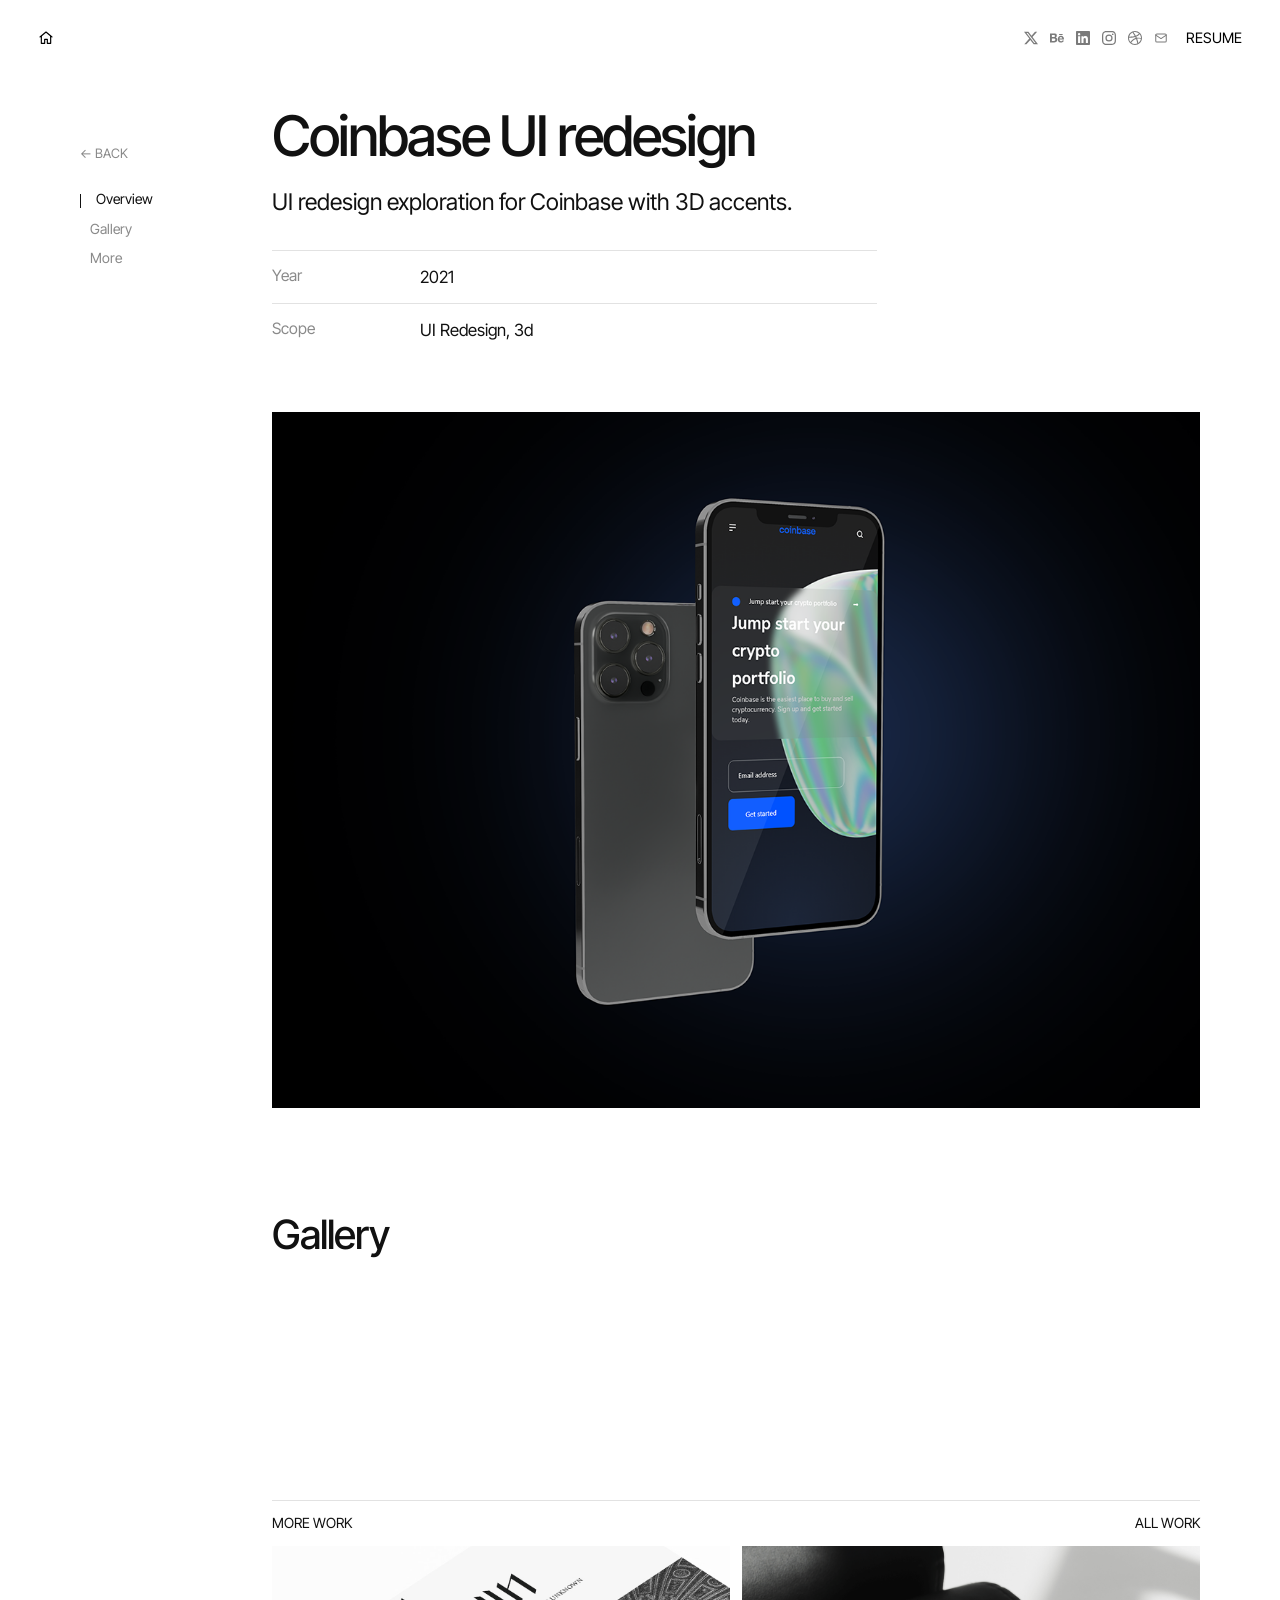
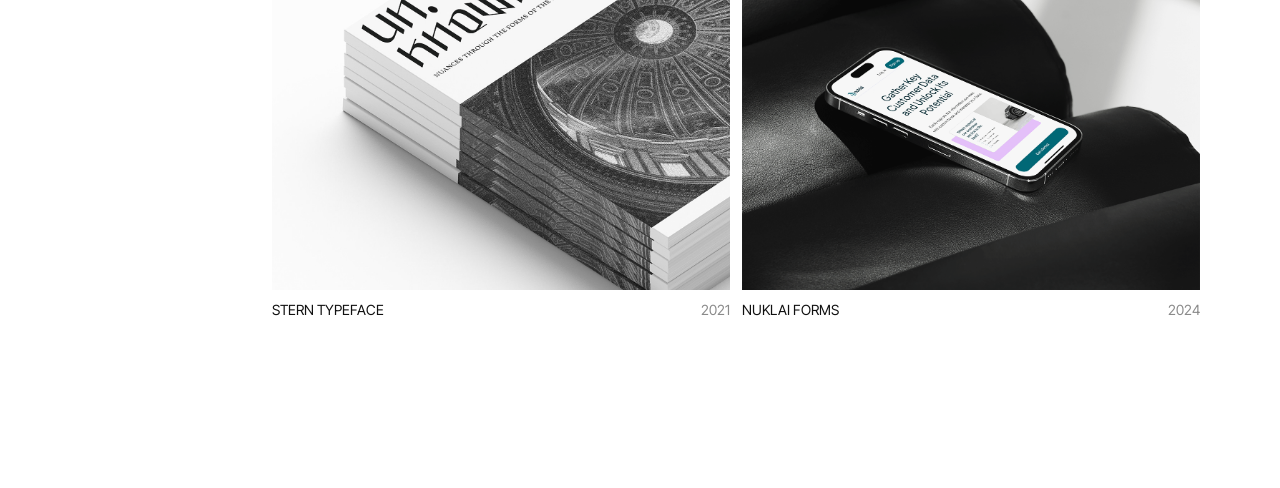
==== coinbase-ui-redesign/index.html @ 468b904b "Slow mobile carousel slides with a softer ease-in-out. Co-authored-by: Cursor <cursoragent@cursor.co" ====
<!DOCTYPE html>
<html lang="en">
<head>
<meta charset="utf-8">
<meta name="viewport" content="width=device-width, initial-scale=1, viewport-fit=cover">
<title>Coinbase UI redesign – Svetla Bardarova</title>
<meta name="description" content="UI redesign exploration for Coinbase with 3D accents.">
<meta property="og:title" content="Coinbase UI redesign">
<meta property="og:description" content="UI redesign exploration for Coinbase with 3D accents.">
<meta property="og:image" content="https://svetla-brd.github.io/svetlabardarova.github.io/assets/covers/coinbase-ui-redesign.png">
<meta property="og:url" content="https://svetla-brd.github.io/svetlabardarova.github.io/coinbase-ui-redesign/">
<meta property="og:type" content="article">
<meta name="twitter:card" content="summary_large_image">
<link rel="canonical" href="https://svetla-brd.github.io/svetlabardarova.github.io/coinbase-ui-redesign/">
<link rel="preconnect" href="https://fonts.googleapis.com">
<link rel="preconnect" href="https://fonts.gstatic.com" crossorigin>
<link href="https://fonts.googleapis.com/css2?family=Inter+Tight:wght@400;500&display=swap" rel="stylesheet">
<link rel="stylesheet" href="https://cdn.jsdelivr.net/npm/lenis@1.3.11/dist/lenis.css">
<link rel="stylesheet" href="../site.css?v=carousel-ease-31">
</head>
<body class="case-open">
<nav class="case-nav" id="case-nav" aria-label="Case study">
  <a class="home case-nav-blend" href="../" aria-label="Home">
    <svg viewBox="0 0 24 24" aria-hidden="true"><path d="M3 10.5 12 3l9 7.5"/><path d="M5 9.5V20h5v-6h4v6h5V9.5"/></svg>
  </a>
  <div class="case-nav-end">
    <nav class="socials case-nav-blend" aria-label="Elsewhere">
      <a href="https://x.com/" rel="noopener" aria-label="X"><svg viewBox="0 0 24 24" aria-hidden="true"><path d="M18.901 1.153h3.68l-8.04 9.19L24 22.846h-7.406l-5.8-7.584-6.638 7.584H.474l8.6-9.83L0 1.154h7.594l5.243 6.932ZM17.61 20.644h2.039L6.486 3.24H4.298Z"/></svg></a>
      <a href="https://www.behance.net/" rel="noopener" aria-label="Behance"><svg viewBox="0 0 24 24" aria-hidden="true"><path d="M16.969 16.927a2.56 2.56 0 0 0 1.901.677 2.5 2.5 0 0 0 1.531-.475c.362-.235.636-.584.779-.99h2.585a5.1 5.1 0 0 1-1.9 2.896 5.3 5.3 0 0 1-3.091.88 5.8 5.8 0 0 1-2.284-.433 4.9 4.9 0 0 1-1.723-1.211 5.7 5.7 0 0 1-1.08-1.874 7 7 0 0 1-.383-2.393c-.005-.8.129-1.595.396-2.349a5.31 5.31 0 0 1 5.088-3.604 4.9 4.9 0 0 1 2.376.563c.661.362 1.231.87 1.668 1.485a6.2 6.2 0 0 1 .943 2.133c.194.821.263 1.666.205 2.508h-7.699c-.063.79.184 1.574.688 2.187M6.947 4.084a8 8 0 0 1 1.928.198 4.3 4.3 0 0 1 1.49.638c.418.303.748.711.958 1.182.241.579.357 1.203.341 1.83a3.5 3.5 0 0 1-.506 1.961 3.7 3.7 0 0 1-1.503 1.287 3.6 3.6 0 0 1 2.027 1.437c.464.747.697 1.615.67 2.494a4.6 4.6 0 0 1-.423 2.032 3.95 3.95 0 0 1-1.163 1.413 5.1 5.1 0 0 1-1.683.807 7 7 0 0 1-1.928.259H0V4.084zm-.235 12.9q.464.006.916-.099a2.2 2.2 0 0 0 .766-.332c.228-.158.411-.371.534-.619.142-.317.208-.663.191-1.009a2.08 2.08 0 0 0-.642-1.715 2.62 2.62 0 0 0-1.696-.505h-3.54v4.279zm13.635-5.967a2.13 2.13 0 0 0-1.654-.619 2.34 2.34 0 0 0-1.163.259 2.5 2.5 0 0 0-.738.62 2.4 2.4 0 0 0-.396.792q-.111.36-.137.734h4.769a3.24 3.24 0 0 0-.679-1.785zm-13.813-.648a2.25 2.25 0 0 0 1.423-.433c.399-.355.607-.88.56-1.413a1.9 1.9 0 0 0-.178-.891 1.3 1.3 0 0 0-.495-.533 1.85 1.85 0 0 0-.711-.274 4 4 0 0 0-.835-.073H3.241v3.631h3.293zM21.62 5.122h-5.976v1.527h5.976z"/></svg></a>
      <a href="https://www.linkedin.com/" rel="noopener" aria-label="LinkedIn"><svg viewBox="0 0 24 24" aria-hidden="true"><path d="M20.447 20.452h-3.554v-5.569c0-1.328-.027-3.037-1.852-3.037-1.853 0-2.136 1.445-2.136 2.939v5.667H9.351V9h3.414v1.561h.046c.477-.9 1.637-1.85 3.37-1.85 3.601 0 4.267 2.37 4.267 5.455v6.286zM5.337 7.433a2.06 2.06 0 0 1-2.063-2.065 2.064 2.064 0 1 1 2.063 2.065m1.782 13.019H3.555V9h3.564zM22.225 0H1.771C.792 0 0 .774 0 1.729v20.542C0 23.227.792 24 1.771 24h20.451C23.2 24 24 23.227 24 22.271V1.729C24 .774 23.2 0 22.222 0z"/></svg></a>
      <a href="https://www.instagram.com/" rel="noopener" aria-label="Instagram"><svg viewBox="0 0 24 24" aria-hidden="true"><path d="M7.03.084c-1.277.06-2.149.264-2.91.563a5.9 5.9 0 0 0-2.124 1.388 5.9 5.9 0 0 0-1.38 2.127C.321 4.926.12 5.8.064 7.076s-.069 1.688-.063 4.947.021 3.667.083 4.947c.061 1.277.264 2.149.563 2.911.308.789.72 1.457 1.388 2.123a5.9 5.9 0 0 0 2.129 1.38c.763.295 1.636.496 2.913.552 1.278.056 1.689.069 4.947.063s3.668-.021 4.947-.082c1.28-.06 2.147-.265 2.91-.563a5.9 5.9 0 0 0 2.123-1.388 5.9 5.9 0 0 0 1.38-2.129c.295-.763.496-1.636.551-2.912.056-1.28.07-1.69.063-4.948-.006-3.258-.02-3.667-.081-4.947-.06-1.28-.264-2.148-.564-2.911a5.9 5.9 0 0 0-1.387-2.123 5.9 5.9 0 0 0-2.128-1.38c-.764-.294-1.636-.496-2.914-.55C15.647.009 15.236-.006 11.977 0S8.31.021 7.03.084m.14 21.693c-1.17-.05-1.805-.245-2.228-.408a3.7 3.7 0 0 1-1.382-.895 3.7 3.7 0 0 1-.9-1.378c-.165-.423-.363-1.058-.417-2.228-.06-1.264-.072-1.644-.08-4.848-.006-3.204.006-3.583.061-4.848.05-1.169.246-1.805.408-2.228.216-.561.477-.96.895-1.382a3.7 3.7 0 0 1 1.379-.9c.423-.165 1.057-.361 2.227-.417 1.265-.06 1.644-.072 4.848-.08 3.203-.006 3.583.006 4.85.062 1.168.05 1.804.244 2.227.408.56.216.96.475 1.382.895s.681.817.9 1.378c.165.422.362 1.056.417 2.227.06 1.265.074 1.645.08 4.848.005 3.203-.006 3.583-.061 4.848-.051 1.17-.245 1.805-.408 2.23-.216.56-.477.96-.896 1.38a3.7 3.7 0 0 1-1.378.9c-.422.165-1.058.362-2.226.418-1.266.06-1.645.072-4.85.079s-3.582-.006-4.848-.06m9.783-16.192a1.44 1.44 0 1 0 1.437-1.442 1.44 1.44 0 0 0-1.437 1.442M5.839 12.012a6.161 6.161 0 1 0 12.323-.024 6.162 6.162 0 0 0-12.323.024M8 12.008A4 4 0 1 1 12.008 16 4 4 0 0 1 8 12.008"/></svg></a>
      <a href="https://dribbble.com/" rel="noopener" aria-label="Dribbble"><svg viewBox="0 0 24 24" aria-hidden="true"><path d="M12 24C5.385 24 0 18.615 0 12S5.385 0 12 0s12 5.385 12 12-5.385 12-12 12m10.12-10.358c-.35-.11-3.17-.953-6.384-.438 1.34 3.684 1.887 6.684 1.992 7.308a10.28 10.28 0 0 0 4.395-6.87zm-6.115 7.808c-.153-.9-.75-4.032-2.19-7.77l-.066.02c-5.79 2.015-7.86 6.025-8.04 6.4a10.16 10.16 0 0 0 6.29 2.166c1.42 0 2.77-.29 4-.814zm-11.62-2.58c.232-.4 3.045-5.055 8.332-6.765q.202-.067.405-.12-.392-.879-.832-1.74C7.17 11.775 2.206 11.71 1.756 11.7l-.004.312c0 2.633.998 5.037 2.634 6.855zm-2.42-8.955c.46.008 4.683.026 9.477-1.248a66 66 0 0 0-3.8-5.928 10.28 10.28 0 0 0-5.676 7.17zM9.6 2.052c.282.38 2.145 2.914 3.822 6 3.645-1.365 5.19-3.44 5.373-3.702A10.2 10.2 0 0 0 12 1.764c-.825 0-1.63.1-2.4.285zm10.335 3.483c-.218.29-1.935 2.493-5.724 4.04.24.49.47.985.68 1.486.08.18.15.36.22.53 3.41-.43 6.8.26 7.14.33-.02-2.42-.88-4.64-2.31-6.38z"/></svg></a>
      <a href="mailto:your@email.com" aria-label="Email"><svg viewBox="0 0 24 24" aria-hidden="true" fill="none" stroke="currentColor" stroke-width="1.75" stroke-linecap="round" stroke-linejoin="round"><rect x="3" y="5" width="18" height="14" rx="2"/><path d="m3 7 9 6 9-6"/></svg></a>
    </nav>
    <a class="resume case-nav-blend" href="#" aria-label="Resume">Resume</a>
  </div>
</nav>
<article id="case">
<div class="c-shell"><aside class="c-toc" aria-label="Case navigation"><a class="c-toc-back" href="../">← Back</a><nav class="c-toc-nav" aria-label="Case study sections"><span class="c-toc-tick" aria-hidden="true"></span><button type="button" data-target="overview">Overview</button><button type="button" data-target="gallery">Gallery</button><button type="button" data-target="more">More</button></nav></aside><div class="c-main"><a class="back" href="../">← Back</a><section class="c-section" id="overview"><h1>Coinbase UI redesign</h1><p class="c-desc">UI redesign exploration for Coinbase with 3D accents.</p><dl class="c-meta"><div><dt>Year</dt><dd>2021</dd></div><div><dt>Scope</dt><dd>UI Redesign, 3d</dd></div></dl><div class="tile c-cover"><img src="../assets/covers/coinbase-ui-redesign.png" alt="Coinbase UI redesign" loading="lazy" decoding="async"></div></section><section class="c-section" id="gallery"><h2>Gallery</h2><div class="c-gallery"><div class="tile"><img src="https://cdn.myportfolio.com/c1feb494-2211-42d3-95ed-54a318116a0c/ee4064a3-4266-4f5c-8d1e-17b3113c651f_rw_1920.gif?h=fab79f34240097f1b59bf4efc3349801" alt="" loading="lazy" decoding="async"></div><div class="tile"><img src="https://cdn.myportfolio.com/c1feb494-2211-42d3-95ed-54a318116a0c/2c6cfaef-27f7-4761-bfc3-dd4f74ac06f0_rw_1920.png?h=c3b6eba1bda311688ea90bb43d6ae643" alt="" loading="lazy" decoding="async"></div><div class="tile"><img src="https://cdn.myportfolio.com/c1feb494-2211-42d3-95ed-54a318116a0c/6c025f9d-903e-4637-a5e7-e9ca65f01817_rw_1920.JPG?h=119f83fc342ff05ac4ed8be3ab421b85" alt="" loading="lazy" decoding="async"></div><div class="tile"><img src="https://cdn.myportfolio.com/c1feb494-2211-42d3-95ed-54a318116a0c/76f2000f-c1c3-4f98-9a5f-f2c7e8f3f87c_rw_1920.png?h=466a752d7f77c20358a55e632621dd7a" alt="" loading="lazy" decoding="async"></div><div class="tile"><img src="https://cdn.myportfolio.com/c1feb494-2211-42d3-95ed-54a318116a0c/e06cdc3a-fac6-463b-ba54-7aa67189d91e_rw_3840.png?h=63dd4670cf73995148caed1d25f0fd83" alt="" loading="lazy" decoding="async"></div><div class="tile"><img src="https://cdn.myportfolio.com/c1feb494-2211-42d3-95ed-54a318116a0c/31642f7c-9fec-45f5-96e8-65a98517f038_rw_1920.gif?h=b9f76025e6f5e826a01f49faadf9a651" alt="" loading="lazy" decoding="async"></div><div class="tile"><img src="https://cdn.myportfolio.com/c1feb494-2211-42d3-95ed-54a318116a0c/9060751a-92af-4fe0-b38e-a5e976f74448_rw_1920.png?h=d9f7d0369b01e5db84c22ec996278df6" alt="" loading="lazy" decoding="async"></div></div></section><section class="c-section" id="more"><div class="work-head"><span>More work</span><a href="../">All work</a></div><div class="grid"><article class="item"><a href="../stern-typeface/"><div class="tile"><img src="../assets/covers/stern-typeface.jpg" alt="STERN typeface" loading="lazy" decoding="async"></div><div class="cap"><span>STERN typeface</span><span class="yr">2021</span></div></a></article><article class="item"><a href="../nuklai-forms/"><div class="tile"><img src="../assets/covers/nuklai-forms.png" alt="Nuklai Forms" loading="lazy" decoding="async"></div><div class="cap"><span>Nuklai Forms</span><span class="yr">2024</span></div></a></article></div></section></div></div>
</article>
<script src="https://cdn.jsdelivr.net/npm/lenis@1.3.11/dist/lenis.min.js"></script>
<script src="../case-enhance.js?v=carousel-ease-31"></script>
</body>
</html>
---- site.css ----
:root{
  --bg:#ffffff; --fg:#111111; --mute:#8a8a8a; --tile:#ececec; --line:#e2e2e2;
  --gutter:clamp(16px,3vw,40px);
  --text:clamp(12px,.25vw + 11.2px,15px);
  color-scheme:light;
}
*,*::before,*::after{box-sizing:border-box}
html,body{margin:0;height:100%;background:var(--bg);color:var(--fg);font:400 var(--text)/1.4 "Inter Tight",system-ui,-apple-system,"Helvetica Neue",Arial,sans-serif;-webkit-font-smoothing:antialiased}
a{color:inherit;text-decoration:none}
a:hover{text-decoration:underline;text-underline-offset:3px}
:focus-visible{outline:2px solid var(--fg);outline-offset:3px}
h1,h2,h3,.work-head,.c-name,.cap > span:first-child{text-transform:uppercase}

.stage{
  position:relative; min-height:100svh; width:100%;
  padding:clamp(18px,2.5vw,28px) var(--gutter) clamp(18px,2.5vw,28px);
  overflow:hidden;
}
.lead{
  margin:0; max-width:none; width:100%;
  font-size:var(--text); line-height:1.35; font-weight:400;
  text-transform:uppercase; color:var(--fg); letter-spacing:-.01em;
  position:relative; z-index:3;
}
.lead a{color:inherit; text-decoration:underline; text-underline-offset:3px}

.head-wrap{
  position:absolute; inset:0; z-index:1;
  display:grid; place-items:center; pointer-events:none;
}
#head{width:min(92vmin,900px); height:min(92vmin,900px); pointer-events:none}
.veil{
  position:absolute; inset:0; z-index:2;
  background:var(--bg); pointer-events:none;
}

.mid{
  position:absolute; z-index:3;
  inset:0 var(--gutter);
  display:flex; align-items:center; justify-content:space-between;
  gap:24px; pointer-events:none;
}
.mid > *{pointer-events:auto}
.rail{display:flex; flex-direction:column; gap:14px; max-width:14rem}
.rail-left{align-items:flex-start}
.rail-right{align-items:flex-end}
.clock{font-variant-numeric:tabular-nums; letter-spacing:.02em}
.resume{text-transform:uppercase}

.socials{display:flex; flex-wrap:wrap; gap:12px; align-items:center}
.socials a{
  width:14px; height:14px; display:grid; place-items:center;
  color:#7A7A7A;
}
.socials a:hover{color:var(--fg); text-decoration:none}
.socials svg{
  width:14px; height:14px; display:block; fill:currentColor;
}
.socials svg[fill="none"]{fill:none; stroke:currentColor}

.thumbs{
  position:absolute; z-index:3;
  right:var(--gutter); bottom:clamp(18px,2.5vw,28px);
  display:flex; justify-content:flex-end; gap:6px; flex-wrap:nowrap;
  pointer-events:none;
}
.thumbs.is-ready{pointer-events:auto}
.thumbs.is-dealing{pointer-events:none}
.thumb{
  position:relative;
  width:clamp(52px,6vw,64px); aspect-ratio:1; border-radius:4px;
  background:#e8e8e8; display:block; overflow:hidden; flex:none;
  transform-origin:center center; will-change:transform;
}
.thumb:hover{text-decoration:none; filter:brightness(.96)}
.thumb-num{
  position:absolute; top:5px; right:6px;
  font-size:9px; line-height:1; font-weight:500;
  font-variant-numeric:tabular-nums; letter-spacing:.02em;
  color:#111; pointer-events:none;
}
@media (prefers-reduced-motion:reduce){
  .thumbs{pointer-events:auto}
  .thumb{transform:none !important}
}

.case-nav{
  position:sticky; top:0; z-index:30;
  display:flex; align-items:center; justify-content:space-between;
  gap:18px;
  min-height:44px;
  padding:clamp(18px,2.5vw,28px) var(--gutter) 10px;
  background:transparent;
  border-bottom:0;
  pointer-events:none;
}
.case-nav[hidden]{display:none !important}
.case-nav-end{
  display:flex; align-items:center; justify-content:flex-end;
  gap:18px; pointer-events:auto; margin-left:auto;
}
.case-nav .socials,
.case-nav .resume,
.case-nav .home{pointer-events:auto}
/* Fallback (no blend): homepage-like dark */
.case-nav .socials a{color:#7A7A7A}
.case-nav .socials a:hover{color:var(--fg); opacity:1; text-decoration:none}
.case-nav .resume,
.case-nav .home{color:var(--fg)}
.case-nav .resume:hover,
.case-nav .home:hover{opacity:.7; text-decoration:none}
.case-nav .home{
  width:16px; height:16px; display:grid; place-items:center; flex:none;
}
.case-nav .home svg{
  width:16px; height:16px; display:block; fill:none; stroke:currentColor;
  stroke-width:1.75; stroke-linecap:round; stroke-linejoin:round;
}
@supports (mix-blend-mode: difference){
  /* Blend the sticky nav as a group so Home/Resume invert against page
     (white source → dark on light, like homepage Resume) */
  .case-nav{mix-blend-mode:difference}
  .case-nav .resume,
  .case-nav .home{color:#fff}
  /* Socials: pre-compensate so after difference they still read as homepage gray */
  .case-nav .socials a{color:#858585}
  .case-nav .socials a:hover{color:#eee; opacity:1}
}
body.case-open{overflow-x:clip; overflow-y:auto}
body.case-open #case{padding-top:clamp(28px,4vw,48px)}
body.case-open .case-nav{
  position:sticky;
  top:0;
  z-index:40;
}
/* Mobile: fixed nav — overflow-x:hidden on html/body breaks sticky */
@media (max-width:900px){
  html:has(body.case-open),
  body.case-open{
    overflow-x:clip;
    overflow-y:auto;
    height:auto;
  }
  body.case-open .case-nav{
    position:fixed;
    top:0;
    left:0;
    right:0;
    width:100%;
    z-index:50;
  }
  body.case-open #case{
    padding-top:clamp(72px,14vw,96px);
  }
}

/* Case page load: soft fade-up (Honig-like entrance)
   Don't opacity-animate Home/Resume — that isolates mix-blend-mode:difference */
@keyframes case-enter{
  from{opacity:0; transform:translateY(18px)}
  to{opacity:1; transform:none}
}
body.case-open .case-nav .socials{
  animation:case-enter .65s cubic-bezier(.22,1,.36,1) both;
}
body.case-open #case{
  animation:case-enter .8s cubic-bezier(.22,1,.36,1) .06s both;
}
/* Scroll reveals for sections below the first */
body.case-open #case .c-section.is-reveal{
  opacity:0;
  transform:translateY(16px);
  transition:opacity .7s cubic-bezier(.22,1,.36,1), transform .7s cubic-bezier(.22,1,.36,1);
}
body.case-open #case .c-section.is-reveal.is-in{
  opacity:1;
  transform:none;
}

#case{padding:clamp(48px,7vw,80px) var(--gutter) 64px; box-sizing:border-box}
.c-shell{
  position:relative;
  width:min(1120px, 100%);
  margin:0 auto;
}
.c-toc{
  display:none;
  width:128px; flex-direction:column; gap:28px;
  pointer-events:none;
}
.c-toc a,.c-toc button{pointer-events:auto}
.c-toc-back{
  display:inline-flex; align-items:center; gap:6px;
  color:var(--mute); text-transform:uppercase; font-size:13px;
}
.c-toc-back:hover{color:var(--fg); text-decoration:none}
.c-toc-nav{position:relative; display:flex; flex-direction:column; align-items:flex-start; gap:12px}
.c-toc-tick{
  position:absolute; left:0; top:2px; width:1px; height:14px;
  background:var(--fg); pointer-events:none;
  transition:transform .35s cubic-bezier(.22,1,.36,1);
}
.c-toc-nav button{
  appearance:none; border:0; background:transparent; padding:0 0 0 10px; margin:0;
  font:inherit; font-size:14px; line-height:1.25; color:var(--mute);
  text-align:left; cursor:pointer;
  transition:color .25s ease, transform .35s cubic-bezier(.22,1,.36,1);
}
.c-toc-nav button:hover{color:var(--fg)}
.c-toc-nav button.is-active{color:var(--fg); transform:translateX(6px)}
.c-main{width:100%; min-width:0}
.back{display:inline-block; margin:0 0 28px; color:var(--mute); text-transform:uppercase; font-size:14px}
.c-section{scroll-margin-top:96px; margin:0 0 clamp(56px,9vw,104px)}
.c-prose{max-width:42rem}
.c-eyebrow{
  margin:0 0 16px; color:var(--mute); text-transform:uppercase;
  letter-spacing:.04em; font-size:clamp(12px,.25vw + 11px,14px);
}
.c-section h1{
  margin:0 0 20px; font-size:clamp(36px,4.2vw + .8rem,56px);
  line-height:1.08; letter-spacing:-.035em; font-weight:500; max-width:16em;
  text-transform:none;
}
.c-kicker{
  margin:0 0 12px; color:var(--mute); text-transform:uppercase;
  letter-spacing:.04em; font-size:clamp(12px,.25vw + 11px,14px);
}
.c-section h2{
  margin:0 0 18px; font-size:clamp(28px,2.2vw + .85rem,42px);
  line-height:1.12; letter-spacing:-.025em; font-weight:500; text-transform:none;
  max-width:18em;
}
.c-desc{
  margin:0; max-width:42rem;
  font-size:clamp(18px,.7vw + 14px,24px); line-height:1.35; font-weight:400;
}
.c-meta{margin:32px 0 0; max-width:42rem}
.c-meta div{
  display:grid; grid-template-columns:minmax(100px,132px) 1fr; gap:16px;
  padding:14px 0; border-top:1px solid var(--line);
}
.c-meta dt{color:var(--mute); font-size:clamp(14px,.25vw + 12.5px,16px)}
.c-meta dd{margin:0; font-size:clamp(15px,.3vw + 13px,17px); line-height:1.45}
.c-cover{
  margin-top:clamp(32px,5vw,56px); width:100%;
  aspect-ratio:auto; background:transparent; overflow:hidden; padding:0;
}
.c-cover img{width:100%; height:auto; object-fit:contain; display:block}
.c-body{
  margin:0; max-width:42rem;
  font-size:clamp(16px,.35vw + 14px,18px); line-height:1.65; white-space:pre-line;
}
.c-desc + .c-body,.c-body + .c-body,.c-list + .c-body,.c-body + .c-list{margin-top:20px}
.c-callout{
  margin:28px 0 0; max-width:42rem; padding:18px 0 0;
  border-top:1px solid var(--line);
  font-size:clamp(17px,.45vw + 14px,20px); line-height:1.4; font-weight:500;
}
.c-list{margin:0; padding-left:1.2em; max-width:42rem; display:grid; gap:12px}
.c-list li{font-size:clamp(16px,.35vw + 14px,18px); line-height:1.55}
.c-table{margin:36px 0 0; width:100%; border-collapse:collapse}
.c-table th,.c-table td{
  text-align:left; vertical-align:top; padding:18px 20px 18px 0;
  border-top:1px solid var(--line); font-size:clamp(15px,.3vw + 13px,17px); line-height:1.5;
}
.c-table th{color:var(--mute); font-weight:500; width:50%}
.c-table td + td,.c-table th + th{padding-left:20px}
.c-insights{
  --insight:#8a6d12;
  --decision:#1a6b4a;
  margin:36px 0 0;
  display:grid;
  gap:14px;
}
.c-insight-row{
  display:grid;
  grid-template-columns:1fr auto 1fr;
  gap:clamp(12px,2vw,18px);
  align-items:start;
  padding:clamp(16px,2vw,22px);
  border:1px solid #d8d8d8;
  border-radius:14px;
  background:transparent;
}
.c-insight-block{
  display:grid;
  gap:10px;
  align-content:start;
}
.c-insight-block.is-insight{color:var(--insight)}
.c-insight-block.is-decision{color:var(--decision)}
.c-insight-label{
  margin:0;
  display:inline-flex;
  align-items:center;
  gap:8px;
  font-size:clamp(13px,.2vw + 12px,15px);
  font-weight:500;
  line-height:1.2;
  color:inherit;
}
.c-insight-ico{
  display:grid;
  place-items:center;
  width:22px;
  height:22px;
  flex:none;
}
.c-insight-ico svg{
  width:18px;
  height:18px;
  fill:none;
  stroke:currentColor;
  stroke-width:1.7;
  stroke-linecap:round;
  stroke-linejoin:round;
}
.c-insight-text{
  margin:0;
  color:var(--fg);
  font-size:clamp(15px,.3vw + 13px,17px);
  line-height:1.5;
}
.c-insight-arrow{
  display:grid;
  place-items:center;
  width:28px;
  color:var(--mute);
  align-self:center;
}
.c-insight-arrow svg{
  width:18px;
  height:18px;
  fill:none;
  stroke:currentColor;
  stroke-width:1.6;
  stroke-linecap:round;
  stroke-linejoin:round;
}
.c-insight-arrow .is-down{display:none}
@media (max-width:700px){
  .c-insight-row{
    grid-template-columns:1fr;
    gap:10px;
  }
  .c-insight-arrow{
    width:100%;
    height:22px;
  }
  .c-insight-arrow .is-right{display:none}
  .c-insight-arrow .is-down{display:block}
}
.c-decisions{margin:36px 0 0; display:grid; gap:8px}
.c-decision{
  padding:22px 0; border-top:1px solid var(--line);
  display:grid; gap:12px;
}
.c-decision h3{margin:0; font-size:clamp(18px,.45vw + 15px,22px); font-weight:500; text-transform:none}
.c-decision dl{margin:0; display:grid; gap:10px}
.c-decision div{display:grid; grid-template-columns:minmax(88px,110px) 1fr; gap:12px}
.c-decision dt{color:var(--mute); font-size:clamp(14px,.25vw + 12.5px,16px)}
.c-decision dd{margin:0; font-size:clamp(15px,.3vw + 13px,17px); line-height:1.5}
.c-split{
  margin:36px 0 0; display:grid; grid-template-columns:1fr 1fr; gap:clamp(28px,5vw,56px);
}
.c-split h3{margin:0 0 14px; font-size:clamp(16px,.35vw + 14px,18px); font-weight:500; text-transform:none}
.c-media{margin:32px 0 0; display:grid; gap:28px; width:100%}
.c-media.cols-2{grid-template-columns:1fr 1fr; gap:20px}
.c-media.cols-3{grid-template-columns:1fr 1fr; gap:20px}
/* Research + Wireframes: stay within .c-shell (max 1120px) */
#research .c-media,
#wireframes .c-media{
  width:100%;
  max-width:100%;
  margin-left:0;
  margin-right:0;
}
/* Research lead image: full column */
#research .c-media{gap:clamp(16px,2.5vw,28px)}
#research .c-media.cols-2,
#research .c-media.cols-3{grid-template-columns:1fr 1fr}
#research .c-figure,
#research .c-figure .tile,
#research .c-figure img{
  width:100%;
  max-width:100%;
}
/* Research findings: personas + grouped pain/needs panels */
.c-findings{
  margin:36px 0 0;
  display:grid;
  gap:clamp(20px,3vw,28px);
}
.c-finding{
  padding:clamp(18px,2.5vw,28px);
  border-radius:16px;
  background:#f6f6f6;
  display:grid;
  gap:16px;
}
.c-finding-head{display:grid; gap:8px}
.c-finding-pill{
  margin:0; justify-self:start;
  padding:8px 14px;
  background:#fff; border-radius:999px;
  font-size:clamp(14px,.25vw + 12.5px,16px);
  font-weight:500; line-height:1.2;
}
.c-finding-sub{
  margin:0; color:#555;
  font-size:clamp(13px,.2vw + 12px,15px); line-height:1.4;
}
.c-finding-grid{
  display:grid;
  grid-template-columns:repeat(3, minmax(0, 1fr));
  gap:14px;
  align-items:stretch;
}
.c-finding-card{
  position:relative;
  padding:clamp(16px,2vw,20px);
  border-radius:12px;
  background:#fff;
  display:grid;
  gap:10px;
  align-content:start;
  min-width:0;
}
.c-finding-card h3{
  margin:0; padding-right:1.4em;
  font-size:clamp(16px,.3vw + 14px,18px);
  font-weight:500; text-transform:none; letter-spacing:-.01em; line-height:1.25;
}
.c-finding-role{
  margin:0; color:var(--mute);
  font-size:clamp(13px,.2vw + 12px,14px);
}
.c-finding-quote{
  margin:0;
  font-size:clamp(13px,.2vw + 12px,15px);
  line-height:1.45; font-style:italic;
}
.c-finding-card ul{
  margin:0; padding-left:1.15em; display:grid; gap:6px;
}
.c-finding-card li{
  font-size:clamp(13px,.2vw + 12px,14px); line-height:1.4;
}
.c-finding-who{
  margin:4px 0 0; color:var(--mute);
  font-size:clamp(12px,.15vw + 11px,13px); line-height:1.35;
}
.c-finding-star{
  position:absolute; top:12px; right:14px;
  color:#e6b422; font-size:16px; line-height:1;
}
.c-finding.kind-pain .c-finding-card{background:#ddecee}
.c-finding.kind-pain .c-finding-card.is-shared{background:#d9ecdd}
.c-finding.kind-needs .c-finding-card{background:#dde9f1}
.c-finding.kind-needs .c-finding-card.is-shared{background:#d9ecdd}
.c-finding.kind-personas .c-finding-card{background:#fff}
@media (max-width:800px){
  .c-finding-grid{grid-template-columns:1fr 1fr}
}
@media (max-width:560px){
  .c-finding-grid{grid-template-columns:1fr}
}
/* Wireframes: same phone sizing + wrap/carousel as onboarding UI */
#wireframes .c-media{
  grid-template-columns:1fr;
  gap:clamp(28px,5vw,56px);
}
#wireframes .c-media.cols-2,
#wireframes .c-media.cols-3{grid-template-columns:1fr}
#wireframes .c-wf-group{
  margin:0;
  width:100%;
  display:grid;
  gap:12px;
}
#wireframes .c-ui-carousel{gap:12px}
#wireframes .c-phone-cap{color:var(--mute)}
#wireframes .c-figcap{
  width:100%;
  box-sizing:border-box;
}
@media (max-width:640px){
  #wireframes .c-ui-slide-title{color:var(--mute)}
  #wireframes .c-ui-arrow{
    border-color:rgba(0,0,0,.22);
    color:#111;
  }
  #wireframes .c-ui-dot{background:rgba(0,0,0,.22)}
  #wireframes .c-ui-dot.is-active{background:#111; width:18px}
}
@media (max-width:700px){
  #research .c-media,
  #research .c-media.cols-2,
  #research .c-media.cols-3{grid-template-columns:1fr}
}
.c-rail{
  margin-top:36px; display:grid; grid-template-columns:minmax(96px,128px) minmax(0,1fr);
  gap:clamp(16px,3vw,28px); align-items:start;
}
.c-rail-label{
  position:sticky; top:clamp(120px,16vh,168px);
  margin:0; padding-top:4px;
  color:var(--mute); text-transform:uppercase; letter-spacing:.04em;
  font-size:clamp(12px,.2vw + 11px,14px); line-height:1.3;
}
.c-rail-body .c-media{margin-top:0}
.c-figure{margin:0; width:100%}
.c-figure .tile{
  padding:0; overflow:hidden; aspect-ratio:auto; background:transparent;
  width:100%;
}
.c-figure img{width:100%; height:auto; display:block; background:transparent}
.c-figcap{margin:10px 0 0; color:var(--mute); font-size:clamp(13px,.25vw + 12px,15px); line-height:1.4}
/* Design showcase: onboarding composition */
.c-ui-show{
  margin:0;
  padding:clamp(20px,3vw,36px);
  border-radius:16px;
  background:#0b1520;
  color:#fff;
  display:grid;
  gap:clamp(22px,3vw,36px);
}
.c-ui-hero{
  border-radius:14px;
  overflow:hidden;
  background:#111;
}
.c-ui-hero img{width:100%; height:auto; display:block}
.c-ui-about{display:grid; gap:16px}
.c-ui-about-head{
  display:grid;
  grid-template-columns:1fr 1fr;
  gap:16px;
  padding-bottom:14px;
  border-bottom:1px solid rgba(255,255,255,.35);
}
.c-ui-about-head h3{
  margin:0;
  font-size:clamp(22px,.8vw + 16px,32px);
  font-weight:400;
  text-transform:uppercase;
  letter-spacing:.04em;
  line-height:1.15;
}
.c-ui-about-body{
  margin:0;
  max-width:36rem;
  justify-self:end;
  width:100%;
  color:rgba(255,255,255,.72);
  font-size:clamp(16px,.35vw + 14px,18px);
  line-height:1.65;
}
.c-ui-carousel{display:grid; gap:16px}
.c-ui-phones-viewport{display:contents}
.c-ui-phones{
  --phone-w:180px;
  display:flex;
  flex-wrap:wrap;
  gap:clamp(16px,2vw,24px);
  align-items:flex-start;
  justify-content:center;
}
.c-phone{
  margin:0;
  display:grid;
  gap:10px;
  justify-items:center;
  flex:0 0 var(--phone-w);
  width:var(--phone-w);
}
.c-phone-shot{
  width:var(--phone-w);
}
.c-phone-shot img{
  width:100%;
  height:auto;
  display:block;
}
.c-phone-cap{
  margin:0;
  color:rgba(255,255,255,.55);
  font-size:12px;
  text-align:center;
}
.c-ui-slide-title{display:none}
.c-ui-carousel-nav{display:none}
@media (max-width:900px){
  .c-ui-about-head{grid-template-columns:1fr}
  .c-ui-about-body{justify-self:start; max-width:none}
}
/* Mobile only: transform carousel (infinite forward loop) */
@media (max-width:640px){
  /* Soft snap when a slide section settles into view */
  html:has(body.case-open){
    scroll-snap-type:y proximity;
  }
  #case .is-carousel-snap{
    scroll-snap-align:start;
    scroll-snap-stop:normal;
    scroll-margin-top:clamp(72px,14vw,96px);
  }
  .c-ui-show.is-onboarding{
    width:calc(100% + 2 * var(--gutter));
    max-width:none;
    margin-left:calc(-1 * var(--gutter));
    margin-right:calc(-1 * var(--gutter));
    border-radius:0;
    padding-left:var(--gutter);
    padding-right:var(--gutter);
  }
  .c-ui-carousel{gap:12px}
  .c-ui-slide-title{
    display:block;
    margin:0;
    text-align:center;
    color:rgba(255,255,255,.7);
    font-size:13px;
    letter-spacing:.02em;
    min-height:1.2em;
  }
  .c-phone-cap{display:none}
  .c-ui-phones-viewport{
    display:block;
    overflow:hidden;
    width:100%;
    /* Vertical scroll stays native; JS locks only after horizontal intent */
    touch-action:pan-y;
    -webkit-user-select:none;
    user-select:none;
  }
  .c-ui-phones{
    flex-wrap:nowrap;
    justify-content:flex-start;
    gap:0;
    width:100%;
    transform:translateX(0);
    will-change:transform;
  }
  .c-ui-phones.is-animating{
    transition:transform .95s cubic-bezier(.45,0,.55,1);
  }
  .c-phone{
    flex:0 0 100%;
    width:100%;
  }
  .c-phone-shot{width:min(280px, 72vw)}
  .c-ui-carousel-nav{
    display:flex;
    align-items:center;
    justify-content:center;
    gap:16px;
  }
  .c-ui-arrow{
    appearance:none;
    width:40px; height:40px;
    border:1px solid rgba(255,255,255,.28);
    border-radius:999px;
    background:transparent;
    color:#fff;
    display:grid; place-items:center;
    padding:0; cursor:pointer;
  }
  .c-ui-arrow svg{
    width:18px; height:18px;
    fill:none; stroke:currentColor; stroke-width:1.6;
    stroke-linecap:round; stroke-linejoin:round;
  }
  .c-ui-arrow:disabled{opacity:.28; cursor:default}
  .c-ui-dots{
    display:flex; align-items:center; gap:8px;
  }
  .c-ui-dot{
    appearance:none; border:0; padding:0; cursor:pointer;
    width:7px; height:7px; border-radius:999px;
    background:rgba(255,255,255,.28);
  }
  .c-ui-dot.is-active{background:#fff; width:18px}
}
.c-note{margin:14px 0 0; color:var(--mute); font-size:clamp(13px,.25vw + 12px,15px)}
.c-cta{margin:36px 0 0; padding-top:24px; border-top:1px solid var(--line)}
.c-cta p{margin:0 0 10px; font-size:clamp(20px,.6vw + 15px,26px); font-weight:500}
.c-gallery{display:grid; gap:20px}
.c-gallery .tile{padding:0; overflow:hidden; aspect-ratio:auto; background:transparent}
.c-gallery .tile img{width:100%; height:auto; display:block; background:transparent}
.tile img{width:100%; height:100%; object-fit:cover; display:block}
.tile{aspect-ratio:4/3; background:var(--tile); display:grid; place-items:center; color:var(--mute)}
#case .c-cover,
#case .c-figure .tile,
#case .c-gallery .tile{background:transparent; aspect-ratio:auto}
.work-head{margin:0 0 14px; display:flex; justify-content:space-between; border-top:1px solid var(--line); padding-top:12px; text-transform:uppercase; font-size:14px}
.grid{display:grid; grid-template-columns:repeat(2,1fr); gap:12px}
.item a{display:block}
.cap{display:flex; justify-content:space-between; gap:12px; padding-top:10px; font-size:14px}
.cap .yr{color:var(--mute)}
@media (min-width:1100px){
  .c-shell{
    display:grid;
    grid-template-columns:128px minmax(0,1fr);
    column-gap:clamp(36px,5vw,64px);
    align-items:start;
  }
  .c-toc{
    display:flex;
    position:sticky; top:clamp(120px,16vh,168px);
  }
  #case .back{display:none}
}
@media (max-width:700px){
  .c-split,.c-media.cols-2,.c-media.cols-3{grid-template-columns:1fr}
  .c-rail{grid-template-columns:1fr}
  .c-rail-label{position:static}
  .c-table th,.c-table td{display:block; width:auto; padding-right:0}
  .c-table th + th,.c-table td + td{padding-left:0; padding-top:0; border-top:0}
}

.media-stack{display:none}
.media-item{
  display:block; position:relative; overflow:hidden;
  background:var(--tile); color:var(--mute);
  text-decoration:none;
}
.media-item:hover{text-decoration:none; filter:brightness(.98)}
.media-item .media-fill{
  display:block; width:100%; aspect-ratio:4 / 5; overflow:hidden; background:var(--tile);
}
.media-item .media-fill img{width:100%; height:100%; object-fit:cover; display:block}
.media-cap{
  display:flex; justify-content:space-between; gap:12px;
  padding:10px var(--gutter) 0; text-transform:uppercase;
}
.media-cap .yr{color:var(--mute)}

@media (max-width:900px){
  html,body{height:auto; overflow-x:hidden; overflow-y:auto}
  .stage{
    position:static; min-height:0; overflow:visible;
    padding:16px var(--gutter) 80px;
    display:flex; flex-direction:column;
  }
  .lead{position:relative; z-index:2; margin:0 0 12px}
  .head-wrap{
    position:relative; inset:auto; z-index:1;
    width:max(40vw, min(96%, 860px));
    aspect-ratio:1 / 1;
    margin:8px auto; flex:none;
  }
  #head,.veil{position:absolute; inset:0; width:100% !important; height:100% !important}
  .mid{
    position:relative; inset:auto; z-index:2;
    display:flex; align-items:flex-start; justify-content:space-between;
    margin:8px 0 0; gap:16px;
  }
  .thumbs{display:none !important}
  .media-stack{
    display:flex; flex-direction:column; gap:28px;
    margin:48px calc(-1 * var(--gutter)) 0;
    width:calc(100% + 2 * var(--gutter));
  }
  .media-item{width:100%}
  .media-item .media-fill{aspect-ratio:4 / 5}
  .grid{grid-template-columns:1fr}
}
@media (max-width:640px){
  .stage{padding:16px var(--gutter) 100px}
  .head-wrap{
    width:100vw;
    max-width:100vw;
    min-width:40vw;
    margin:8px calc(-1 * var(--gutter));
  }
  .rail{max-width:none}
  .media-stack{gap:20px; margin-top:40px}
  .media-item .media-fill{aspect-ratio:3 / 2}
}
@media (prefers-reduced-motion:reduce){
  *{transition:none!important; animation:none!important}
}
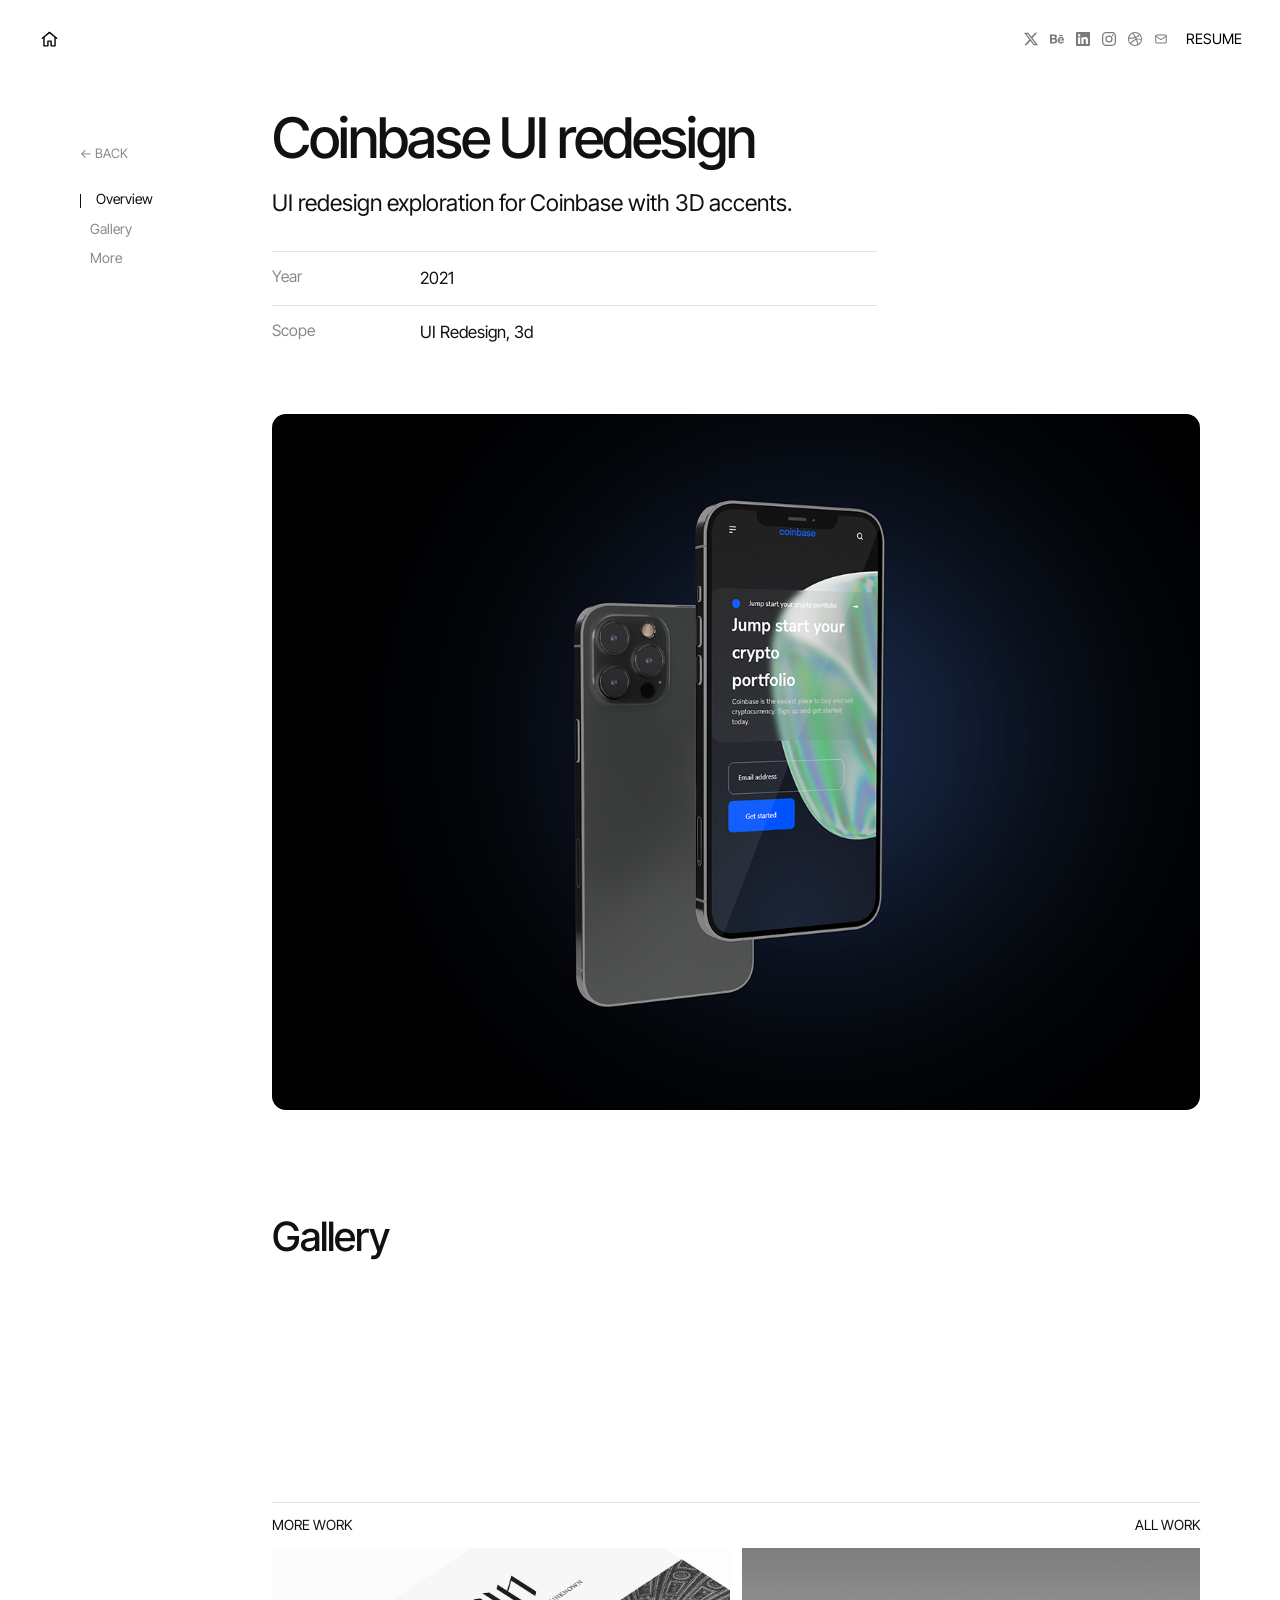
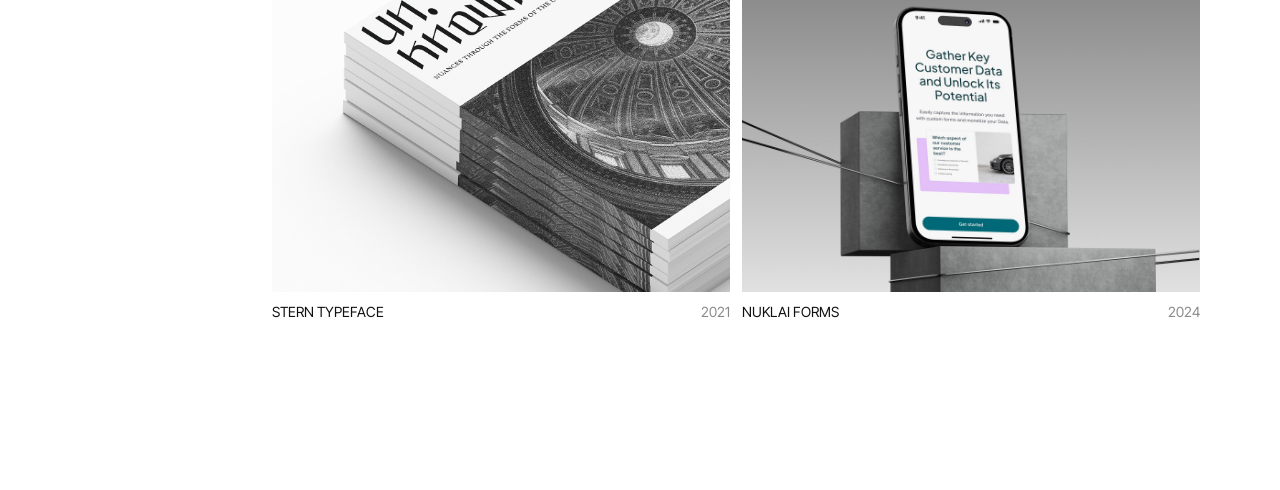
==== commit 769f67e5: "Polish Nuklai Forms case: nav breakpoint, slower carousel, updated assets. Match hamburger to the 64" ====
--- a/coinbase-ui-redesign/index.html
+++ b/coinbase-ui-redesign/index.html
@@ -16,7 +16,7 @@
 <link rel="preconnect" href="https://fonts.gstatic.com" crossorigin>
 <link href="https://fonts.googleapis.com/css2?family=Inter+Tight:wght@400;500&display=swap" rel="stylesheet">
 <link rel="stylesheet" href="https://cdn.jsdelivr.net/npm/lenis@1.3.11/dist/lenis.css">
-<link rel="stylesheet" href="../site.css?v=carousel-ease-31">
+<link rel="stylesheet" href="../site.css?v=nav-burger-48">
 </head>
 <body class="case-open">
 <nav class="case-nav" id="case-nav" aria-label="Case study">
@@ -24,7 +24,11 @@
     <svg viewBox="0 0 24 24" aria-hidden="true"><path d="M3 10.5 12 3l9 7.5"/><path d="M5 9.5V20h5v-6h4v6h5V9.5"/></svg>
   </a>
   <div class="case-nav-end">
-    <nav class="socials case-nav-blend" aria-label="Elsewhere">
+    <button type="button" class="case-nav-toggle" aria-expanded="false" aria-controls="case-nav-panel" aria-label="Open menu">
+      <span class="case-nav-toggle-bars" aria-hidden="true"></span>
+    </button>
+    <div class="case-nav-panel" id="case-nav-panel">
+      <nav class="socials case-nav-blend" aria-label="Elsewhere">
       <a href="https://x.com/" rel="noopener" aria-label="X"><svg viewBox="0 0 24 24" aria-hidden="true"><path d="M18.901 1.153h3.68l-8.04 9.19L24 22.846h-7.406l-5.8-7.584-6.638 7.584H.474l8.6-9.83L0 1.154h7.594l5.243 6.932ZM17.61 20.644h2.039L6.486 3.24H4.298Z"/></svg></a>
       <a href="https://www.behance.net/" rel="noopener" aria-label="Behance"><svg viewBox="0 0 24 24" aria-hidden="true"><path d="M16.969 16.927a2.56 2.56 0 0 0 1.901.677 2.5 2.5 0 0 0 1.531-.475c.362-.235.636-.584.779-.99h2.585a5.1 5.1 0 0 1-1.9 2.896 5.3 5.3 0 0 1-3.091.88 5.8 5.8 0 0 1-2.284-.433 4.9 4.9 0 0 1-1.723-1.211 5.7 5.7 0 0 1-1.08-1.874 7 7 0 0 1-.383-2.393c-.005-.8.129-1.595.396-2.349a5.31 5.31 0 0 1 5.088-3.604 4.9 4.9 0 0 1 2.376.563c.661.362 1.231.87 1.668 1.485a6.2 6.2 0 0 1 .943 2.133c.194.821.263 1.666.205 2.508h-7.699c-.063.79.184 1.574.688 2.187M6.947 4.084a8 8 0 0 1 1.928.198 4.3 4.3 0 0 1 1.49.638c.418.303.748.711.958 1.182.241.579.357 1.203.341 1.83a3.5 3.5 0 0 1-.506 1.961 3.7 3.7 0 0 1-1.503 1.287 3.6 3.6 0 0 1 2.027 1.437c.464.747.697 1.615.67 2.494a4.6 4.6 0 0 1-.423 2.032 3.95 3.95 0 0 1-1.163 1.413 5.1 5.1 0 0 1-1.683.807 7 7 0 0 1-1.928.259H0V4.084zm-.235 12.9q.464.006.916-.099a2.2 2.2 0 0 0 .766-.332c.228-.158.411-.371.534-.619.142-.317.208-.663.191-1.009a2.08 2.08 0 0 0-.642-1.715 2.62 2.62 0 0 0-1.696-.505h-3.54v4.279zm13.635-5.967a2.13 2.13 0 0 0-1.654-.619 2.34 2.34 0 0 0-1.163.259 2.5 2.5 0 0 0-.738.62 2.4 2.4 0 0 0-.396.792q-.111.36-.137.734h4.769a3.24 3.24 0 0 0-.679-1.785zm-13.813-.648a2.25 2.25 0 0 0 1.423-.433c.399-.355.607-.88.56-1.413a1.9 1.9 0 0 0-.178-.891 1.3 1.3 0 0 0-.495-.533 1.85 1.85 0 0 0-.711-.274 4 4 0 0 0-.835-.073H3.241v3.631h3.293zM21.62 5.122h-5.976v1.527h5.976z"/></svg></a>
       <a href="https://www.linkedin.com/" rel="noopener" aria-label="LinkedIn"><svg viewBox="0 0 24 24" aria-hidden="true"><path d="M20.447 20.452h-3.554v-5.569c0-1.328-.027-3.037-1.852-3.037-1.853 0-2.136 1.445-2.136 2.939v5.667H9.351V9h3.414v1.561h.046c.477-.9 1.637-1.85 3.37-1.85 3.601 0 4.267 2.37 4.267 5.455v6.286zM5.337 7.433a2.06 2.06 0 0 1-2.063-2.065 2.064 2.064 0 1 1 2.063 2.065m1.782 13.019H3.555V9h3.564zM22.225 0H1.771C.792 0 0 .774 0 1.729v20.542C0 23.227.792 24 1.771 24h20.451C23.2 24 24 23.227 24 22.271V1.729C24 .774 23.2 0 22.222 0z"/></svg></a>
@@ -32,13 +36,14 @@
       <a href="https://dribbble.com/" rel="noopener" aria-label="Dribbble"><svg viewBox="0 0 24 24" aria-hidden="true"><path d="M12 24C5.385 24 0 18.615 0 12S5.385 0 12 0s12 5.385 12 12-5.385 12-12 12m10.12-10.358c-.35-.11-3.17-.953-6.384-.438 1.34 3.684 1.887 6.684 1.992 7.308a10.28 10.28 0 0 0 4.395-6.87zm-6.115 7.808c-.153-.9-.75-4.032-2.19-7.77l-.066.02c-5.79 2.015-7.86 6.025-8.04 6.4a10.16 10.16 0 0 0 6.29 2.166c1.42 0 2.77-.29 4-.814zm-11.62-2.58c.232-.4 3.045-5.055 8.332-6.765q.202-.067.405-.12-.392-.879-.832-1.74C7.17 11.775 2.206 11.71 1.756 11.7l-.004.312c0 2.633.998 5.037 2.634 6.855zm-2.42-8.955c.46.008 4.683.026 9.477-1.248a66 66 0 0 0-3.8-5.928 10.28 10.28 0 0 0-5.676 7.17zM9.6 2.052c.282.38 2.145 2.914 3.822 6 3.645-1.365 5.19-3.44 5.373-3.702A10.2 10.2 0 0 0 12 1.764c-.825 0-1.63.1-2.4.285zm10.335 3.483c-.218.29-1.935 2.493-5.724 4.04.24.49.47.985.68 1.486.08.18.15.36.22.53 3.41-.43 6.8.26 7.14.33-.02-2.42-.88-4.64-2.31-6.38z"/></svg></a>
       <a href="mailto:your@email.com" aria-label="Email"><svg viewBox="0 0 24 24" aria-hidden="true" fill="none" stroke="currentColor" stroke-width="1.75" stroke-linecap="round" stroke-linejoin="round"><rect x="3" y="5" width="18" height="14" rx="2"/><path d="m3 7 9 6 9-6"/></svg></a>
     </nav>
-    <a class="resume case-nav-blend" href="#" aria-label="Resume">Resume</a>
+      <a class="resume case-nav-blend" href="#" aria-label="Resume">Resume</a>
+    </div>
   </div>
 </nav>
 <article id="case">
-<div class="c-shell"><aside class="c-toc" aria-label="Case navigation"><a class="c-toc-back" href="../">← Back</a><nav class="c-toc-nav" aria-label="Case study sections"><span class="c-toc-tick" aria-hidden="true"></span><button type="button" data-target="overview">Overview</button><button type="button" data-target="gallery">Gallery</button><button type="button" data-target="more">More</button></nav></aside><div class="c-main"><a class="back" href="../">← Back</a><section class="c-section" id="overview"><h1>Coinbase UI redesign</h1><p class="c-desc">UI redesign exploration for Coinbase with 3D accents.</p><dl class="c-meta"><div><dt>Year</dt><dd>2021</dd></div><div><dt>Scope</dt><dd>UI Redesign, 3d</dd></div></dl><div class="tile c-cover"><img src="../assets/covers/coinbase-ui-redesign.png" alt="Coinbase UI redesign" loading="lazy" decoding="async"></div></section><section class="c-section" id="gallery"><h2>Gallery</h2><div class="c-gallery"><div class="tile"><img src="https://cdn.myportfolio.com/c1feb494-2211-42d3-95ed-54a318116a0c/ee4064a3-4266-4f5c-8d1e-17b3113c651f_rw_1920.gif?h=fab79f34240097f1b59bf4efc3349801" alt="" loading="lazy" decoding="async"></div><div class="tile"><img src="https://cdn.myportfolio.com/c1feb494-2211-42d3-95ed-54a318116a0c/2c6cfaef-27f7-4761-bfc3-dd4f74ac06f0_rw_1920.png?h=c3b6eba1bda311688ea90bb43d6ae643" alt="" loading="lazy" decoding="async"></div><div class="tile"><img src="https://cdn.myportfolio.com/c1feb494-2211-42d3-95ed-54a318116a0c/6c025f9d-903e-4637-a5e7-e9ca65f01817_rw_1920.JPG?h=119f83fc342ff05ac4ed8be3ab421b85" alt="" loading="lazy" decoding="async"></div><div class="tile"><img src="https://cdn.myportfolio.com/c1feb494-2211-42d3-95ed-54a318116a0c/76f2000f-c1c3-4f98-9a5f-f2c7e8f3f87c_rw_1920.png?h=466a752d7f77c20358a55e632621dd7a" alt="" loading="lazy" decoding="async"></div><div class="tile"><img src="https://cdn.myportfolio.com/c1feb494-2211-42d3-95ed-54a318116a0c/e06cdc3a-fac6-463b-ba54-7aa67189d91e_rw_3840.png?h=63dd4670cf73995148caed1d25f0fd83" alt="" loading="lazy" decoding="async"></div><div class="tile"><img src="https://cdn.myportfolio.com/c1feb494-2211-42d3-95ed-54a318116a0c/31642f7c-9fec-45f5-96e8-65a98517f038_rw_1920.gif?h=b9f76025e6f5e826a01f49faadf9a651" alt="" loading="lazy" decoding="async"></div><div class="tile"><img src="https://cdn.myportfolio.com/c1feb494-2211-42d3-95ed-54a318116a0c/9060751a-92af-4fe0-b38e-a5e976f74448_rw_1920.png?h=d9f7d0369b01e5db84c22ec996278df6" alt="" loading="lazy" decoding="async"></div></div></section><section class="c-section" id="more"><div class="work-head"><span>More work</span><a href="../">All work</a></div><div class="grid"><article class="item"><a href="../stern-typeface/"><div class="tile"><img src="../assets/covers/stern-typeface.jpg" alt="STERN typeface" loading="lazy" decoding="async"></div><div class="cap"><span>STERN typeface</span><span class="yr">2021</span></div></a></article><article class="item"><a href="../nuklai-forms/"><div class="tile"><img src="../assets/covers/nuklai-forms.png" alt="Nuklai Forms" loading="lazy" decoding="async"></div><div class="cap"><span>Nuklai Forms</span><span class="yr">2024</span></div></a></article></div></section></div></div>
+<div class="c-shell"><aside class="c-toc" aria-label="Case navigation"><a class="c-toc-back" href="../">← Back</a><nav class="c-toc-nav" aria-label="Case study sections"><span class="c-toc-tick" aria-hidden="true"></span><button type="button" data-target="overview">Overview</button><button type="button" data-target="gallery">Gallery</button><button type="button" data-target="more">More</button></nav></aside><div class="c-main"><a class="back" href="../">← Back</a><section class="c-section" id="overview"><h1>Coinbase UI redesign</h1><p class="c-desc">UI redesign exploration for Coinbase with 3D accents.</p><dl class="c-meta"><div><dt>Year</dt><dd>2021</dd></div><div><dt>Scope</dt><dd>UI Redesign, 3d</dd></div></dl><div class="tile c-cover"><img src="../assets/covers/coinbase-ui-redesign.png" alt="Coinbase UI redesign" loading="lazy" decoding="async"></div></section><section class="c-section" id="gallery"><h2>Gallery</h2><div class="c-gallery"><div class="tile"><img src="https://cdn.myportfolio.com/c1feb494-2211-42d3-95ed-54a318116a0c/ee4064a3-4266-4f5c-8d1e-17b3113c651f_rw_1920.gif?h=fab79f34240097f1b59bf4efc3349801" alt="" loading="lazy" decoding="async"></div><div class="tile"><img src="https://cdn.myportfolio.com/c1feb494-2211-42d3-95ed-54a318116a0c/2c6cfaef-27f7-4761-bfc3-dd4f74ac06f0_rw_1920.png?h=c3b6eba1bda311688ea90bb43d6ae643" alt="" loading="lazy" decoding="async"></div><div class="tile"><img src="https://cdn.myportfolio.com/c1feb494-2211-42d3-95ed-54a318116a0c/6c025f9d-903e-4637-a5e7-e9ca65f01817_rw_1920.JPG?h=119f83fc342ff05ac4ed8be3ab421b85" alt="" loading="lazy" decoding="async"></div><div class="tile"><img src="https://cdn.myportfolio.com/c1feb494-2211-42d3-95ed-54a318116a0c/76f2000f-c1c3-4f98-9a5f-f2c7e8f3f87c_rw_1920.png?h=466a752d7f77c20358a55e632621dd7a" alt="" loading="lazy" decoding="async"></div><div class="tile"><img src="https://cdn.myportfolio.com/c1feb494-2211-42d3-95ed-54a318116a0c/e06cdc3a-fac6-463b-ba54-7aa67189d91e_rw_3840.png?h=63dd4670cf73995148caed1d25f0fd83" alt="" loading="lazy" decoding="async"></div><div class="tile"><img src="https://cdn.myportfolio.com/c1feb494-2211-42d3-95ed-54a318116a0c/31642f7c-9fec-45f5-96e8-65a98517f038_rw_1920.gif?h=b9f76025e6f5e826a01f49faadf9a651" alt="" loading="lazy" decoding="async"></div><div class="tile"><img src="https://cdn.myportfolio.com/c1feb494-2211-42d3-95ed-54a318116a0c/9060751a-92af-4fe0-b38e-a5e976f74448_rw_1920.png?h=d9f7d0369b01e5db84c22ec996278df6" alt="" loading="lazy" decoding="async"></div></div></section><section class="c-section" id="more"><div class="work-head"><span>More work</span><a href="../">All work</a></div><div class="grid"><article class="item"><a href="../stern-typeface/"><div class="tile"><img src="../assets/covers/stern-typeface.jpg" alt="STERN typeface" loading="lazy" decoding="async"></div><div class="cap"><span>STERN typeface</span><span class="yr">2021</span></div></a></article><article class="item"><a href="../nuklai-forms/"><div class="tile"><img src="../assets/covers/nuklai-forms.jpg?v=cover-2" alt="Nuklai Forms" loading="lazy" decoding="async"></div><div class="cap"><span>Nuklai Forms</span><span class="yr">2024</span></div></a></article></div></section></div></div>
 </article>
 <script src="https://cdn.jsdelivr.net/npm/lenis@1.3.11/dist/lenis.min.js"></script>
-<script src="../case-enhance.js?v=carousel-ease-31"></script>
+<script src="../case-enhance.js?v=nav-burger-48"></script>
 </body>
 </html>
--- a/site.css
+++ b/site.css
@@ -96,24 +96,58 @@
 }
 .case-nav[hidden]{display:none !important}
 .case-nav-end{
+  position:relative;
   display:flex; align-items:center; justify-content:flex-end;
   gap:18px; pointer-events:auto; margin-left:auto;
 }
+.case-nav-panel{
+  display:flex; align-items:center; justify-content:flex-end;
+  gap:18px;
+}
+.case-nav-toggle{
+  display:none;
+  appearance:none; border:0; padding:0; margin:0;
+  width:44px; height:44px;
+  background:transparent; color:inherit;
+  place-items:center; cursor:pointer;
+  pointer-events:auto;
+}
+.case-nav-toggle-bars{
+  display:block; width:20px; height:13px; position:relative;
+}
+.case-nav-toggle-bars::before,
+.case-nav-toggle-bars::after{
+  content:"";
+  position:absolute; left:0; right:0; height:1.75px;
+  background:currentColor; border-radius:1px;
+  transition:transform .2s ease, top .2s ease;
+}
+.case-nav-toggle-bars::before{top:2px}
+.case-nav-toggle-bars::after{top:9.5px}
+.case-nav.is-menu-open .case-nav-toggle-bars::before{
+  top:5.75px; transform:rotate(45deg);
+}
+.case-nav.is-menu-open .case-nav-toggle-bars::after{
+  top:5.75px; transform:rotate(-45deg);
+}
 .case-nav .socials,
 .case-nav .resume,
-.case-nav .home{pointer-events:auto}
+.case-nav .home,
+.case-nav .case-nav-toggle{pointer-events:auto}
 /* Fallback (no blend): homepage-like dark */
 .case-nav .socials a{color:#7A7A7A}
 .case-nav .socials a:hover{color:var(--fg); opacity:1; text-decoration:none}
 .case-nav .resume,
-.case-nav .home{color:var(--fg)}
+.case-nav .home,
+.case-nav .case-nav-toggle{color:var(--fg)}
 .case-nav .resume:hover,
-.case-nav .home:hover{opacity:.7; text-decoration:none}
+.case-nav .home:hover,
+.case-nav .case-nav-toggle:hover{opacity:.7; text-decoration:none}
 .case-nav .home{
-  width:16px; height:16px; display:grid; place-items:center; flex:none;
+  width:22px; height:22px; display:grid; place-items:center; flex:none;
 }
 .case-nav .home svg{
-  width:16px; height:16px; display:block; fill:none; stroke:currentColor;
+  width:19px; height:19px; display:block; fill:none; stroke:currentColor;
   stroke-width:1.75; stroke-linecap:round; stroke-linejoin:round;
 }
 @supports (mix-blend-mode: difference){
@@ -121,7 +155,8 @@
      (white source → dark on light, like homepage Resume) */
   .case-nav{mix-blend-mode:difference}
   .case-nav .resume,
-  .case-nav .home{color:#fff}
+  .case-nav .home,
+  .case-nav .case-nav-toggle{color:#fff}
   /* Socials: pre-compensate so after difference they still read as homepage gray */
   .case-nav .socials a{color:#858585}
   .case-nav .socials a:hover{color:#eee; opacity:1}
@@ -151,6 +186,59 @@
   }
   body.case-open #case{
     padding-top:clamp(72px,14vw,96px);
+  }
+}
+/* Same breakpoint as phone carousel pagination */
+@media (max-width:640px){
+  .case-nav-toggle{display:grid; position:relative; z-index:60}
+  .case-nav .home{position:relative; z-index:60}
+  .case-nav-panel{
+    display:none;
+    position:fixed;
+    inset:0;
+    z-index:55;
+    width:100%;
+    min-width:0;
+    min-height:100%;
+    min-height:100dvh;
+    flex-direction:column;
+    align-items:center;
+    justify-content:center;
+    gap:clamp(28px,6vw,40px);
+    padding:var(--gutter);
+    border-radius:0;
+    background:#fff;
+    box-shadow:none;
+    text-align:center;
+  }
+  .case-nav.is-menu-open{
+    mix-blend-mode:normal;
+  }
+  .case-nav.is-menu-open .case-nav-toggle,
+  .case-nav.is-menu-open .home{
+    color:var(--fg);
+  }
+  .case-nav.is-menu-open .case-nav-panel{display:flex}
+  body.case-menu-open{
+    overflow:hidden;
+  }
+  .case-nav-panel .socials{
+    display:flex; flex-wrap:wrap; gap:20px;
+    justify-content:center;
+  }
+  .case-nav-panel .socials a{color:#7A7A7A}
+  .case-nav-panel .socials a:hover{color:var(--fg)}
+  .case-nav-panel .socials svg{
+    width:22px; height:22px;
+  }
+  .case-nav-panel .resume{
+    color:var(--fg);
+    text-transform:uppercase;
+    font-size:clamp(18px,.5vw + 16px,22px);
+    letter-spacing:.04em;
+    align-self:center;
+    text-align:center;
+    margin:0;
   }
 }
 
@@ -244,8 +332,19 @@
 .c-cover{
   margin-top:clamp(32px,5vw,56px); width:100%;
   aspect-ratio:auto; background:transparent; overflow:hidden; padding:0;
-}
-.c-cover img{width:100%; height:auto; object-fit:contain; display:block}
+  border-radius:14px; /* match .c-ui-hero */
+  display:block; /* override .tile grid that was adding empty bands */
+  line-height:0;
+}
+#hero .c-cover{
+  margin-top:clamp(14px,2vw,24px);
+}
+.c-cover img{
+  width:100%;
+  height:auto;
+  object-fit:cover;
+  display:block;
+}
 .c-body{
   margin:0; max-width:42rem;
   font-size:clamp(16px,.35vw + 14px,18px); line-height:1.65; white-space:pre-line;
@@ -468,7 +567,7 @@
 /* Wireframes: same phone sizing + wrap/carousel as onboarding UI */
 #wireframes .c-media{
   grid-template-columns:1fr;
-  gap:clamp(28px,5vw,56px);
+  gap:clamp(56px,9vw,96px);
 }
 #wireframes .c-media.cols-2,
 #wireframes .c-media.cols-3{grid-template-columns:1fr}
@@ -477,6 +576,10 @@
   width:100%;
   display:grid;
   gap:12px;
+}
+/* Space after the onboarding slide block before the next design figures */
+#case .c-ui-show.is-onboarding{
+  margin-bottom:clamp(40px,7vw,80px);
 }
 #wireframes .c-ui-carousel{gap:12px}
 #wireframes .c-phone-cap{color:var(--mute)}
@@ -521,7 +624,7 @@
   margin:0;
   padding:clamp(20px,3vw,36px);
   border-radius:16px;
-  background:#0b1520;
+  background:#141414; /* neutral dark gray (was blue-navy #0b1520) */
   color:#fff;
   display:grid;
   gap:clamp(22px,3vw,36px);
@@ -529,9 +632,15 @@
 .c-ui-hero{
   border-radius:14px;
   overflow:hidden;
-  background:#111;
-}
-.c-ui-hero img{width:100%; height:auto; display:block}
+  background:#141414;
+  line-height:0;
+}
+.c-ui-hero img{
+  width:100%;
+  height:auto;
+  display:block;
+  object-fit:cover;
+}
 .c-ui-about{display:grid; gap:16px}
 .c-ui-about-head{
   display:grid;
@@ -644,7 +753,7 @@
     will-change:transform;
   }
   .c-ui-phones.is-animating{
-    transition:transform .95s cubic-bezier(.45,0,.55,1);
+    transition:transform .7s cubic-bezier(.45,.05,.2,1);
   }
   .c-phone{
     flex:0 0 100%;
@@ -682,6 +791,234 @@
     background:rgba(255,255,255,.28);
   }
   .c-ui-dot.is-active{background:#fff; width:18px}
+}
+/* Dashboard spread: light annotated composition */
+#case .c-ui-show.is-dashboard{
+  margin-bottom:clamp(12px,2vw,28px);
+  background:#f7f7f7;
+  color:#1c1c1c;
+  overflow:hidden;
+}
+.c-ui-show.is-dashboard .c-ui-hero{
+  border-radius:clamp(18px,2.2vw,28px);
+  background:transparent;
+}
+.c-ui-show.is-dashboard .c-ui-about-head{
+  border-bottom-color:rgba(0,0,0,.16);
+}
+.c-ui-show.is-dashboard .c-ui-about-body{
+  color:#3a3a3a;
+}
+.c-ui-show.is-dashboard .c-ui-about-body strong{
+  color:#141414;
+  font-weight:500;
+}
+.dash-stage{
+  position:relative;
+  display:grid;
+  grid-template-columns:minmax(0,1fr) minmax(0,1.05fr);
+  gap:clamp(28px,4vw,48px) clamp(16px,2.4vw,32px);
+  align-items:start;
+  padding-top:clamp(8px,1.5vw,16px);
+}
+.dash-features{
+  grid-column:1;
+  justify-self:end;
+  align-self:start;
+  margin-top:clamp(56px,10vw,120px);
+  max-width:12rem;
+  z-index:1;
+}
+.dash-features h4{
+  margin:0 0 10px;
+  font-size:14px;
+  font-weight:500;
+  letter-spacing:0;
+  text-transform:none;
+}
+.dash-features ul{
+  list-style:none;
+  margin:0;
+  padding:0;
+  display:grid;
+  gap:7px;
+}
+.dash-features li{
+  display:flex;
+  align-items:center;
+  gap:8px;
+  font-size:13px;
+  line-height:1.3;
+  color:#4a4a4a;
+}
+.dash-features svg{
+  width:14px;
+  height:14px;
+  flex:none;
+  fill:none;
+  stroke:currentColor;
+  stroke-width:1.4;
+  stroke-linecap:round;
+  stroke-linejoin:round;
+  color:#8a8a8a;
+}
+.dash-records{
+  grid-column:2;
+  grid-row:1 / span 2;
+  display:grid;
+  grid-template-columns:minmax(168px,230px) auto;
+  column-gap:14px;
+  align-items:stretch;
+  margin:0;
+  z-index:1;
+  min-width:0;
+}
+.dash-stack{
+  position:relative;
+  grid-column:1;
+  grid-row:1;
+  z-index:1;
+}
+.dash-shots{position:relative; z-index:1; filter:drop-shadow(0 18px 28px rgba(16,40,48,.12))}
+.dash-orbit{
+  position:absolute;
+  z-index:0;
+  left:50%;
+  top:34%;
+  width:280%;
+  aspect-ratio:1;
+  transform:translate(-50%,-38%);
+  border-radius:50%;
+  background:#d2eaed;
+  pointer-events:none;
+}
+.dash-device,
+.dash-spill,
+.dash-action img{
+  display:block;
+  height:auto;
+}
+.dash-device{width:100%; aspect-ratio:712 / 1496}
+.dash-spill{
+  width:94.382%;
+  margin-left:2.809%;
+  margin-top:-1px;
+  aspect-ratio:672 / 2106;
+}
+.dash-action img{aspect-ratio:712 / 1492}
+.dash-side{
+  grid-column:2;
+  grid-row:1;
+  display:flex;
+  flex-direction:column;
+  min-width:7.6rem;
+  min-height:100%;
+  padding-bottom:6px;
+}
+.dash-side-spacer{flex:0.85 1 0}
+.dash-side-spacer.is-grow{flex:1.35 1 0}
+.dash-kicker{
+  margin:0;
+  font-size:13px;
+  line-height:1.35;
+  font-weight:500;
+  color:#2c2c2c;
+}
+.dash-kicker span{
+  display:block;
+  font-weight:400;
+  color:#6a6a6a;
+}
+.dash-create{
+  margin:0;
+  font-size:13px;
+  line-height:1.35;
+  color:#2c2c2c;
+  white-space:nowrap;
+}
+.dash-action{
+  grid-column:1;
+  justify-self:end;
+  align-self:start;
+  display:grid;
+  grid-template-columns:minmax(150px,200px) max-content;
+  gap:10px 14px;
+  align-items:center;
+  margin:clamp(12px,4vw,36px) 0 0;
+  z-index:1;
+  min-width:0;
+}
+.dash-action img{
+  width:100%;
+  filter:drop-shadow(0 16px 24px rgba(16,40,48,.12));
+}
+.dash-note{
+  grid-column:1 / -1;
+  margin:4px 0 0;
+  max-width:36rem;
+  color:#5e5e5e;
+  font-size:clamp(13px,.2vw + 12px,15px);
+  line-height:1.55;
+  z-index:1;
+}
+@media (max-width:860px){
+  .dash-stage{
+    grid-template-columns:1fr;
+    justify-items:center;
+    gap:28px;
+  }
+  .dash-features,
+  .dash-records,
+  .dash-action,
+  .dash-note{
+    grid-column:1;
+    grid-row:auto;
+    justify-self:center;
+    margin-top:0;
+  }
+  .dash-features{max-width:16rem; justify-self:center}
+  .dash-records{
+    width:min(100%,340px);
+    grid-template-columns:minmax(0,260px);
+    justify-content:center;
+  }
+  .dash-stack{width:min(100%,260px)}
+  .dash-side{
+    grid-column:1;
+    grid-row:2;
+    flex-direction:row;
+    flex-wrap:wrap;
+    justify-content:space-between;
+    align-items:baseline;
+    gap:8px 16px;
+    min-height:0;
+    width:min(100%,260px);
+    padding:2px 0 0;
+  }
+  .dash-side-spacer{display:none}
+  .dash-orbit{width:220%; top:28%}
+  .dash-action{
+    grid-template-columns:1fr;
+    justify-items:center;
+    width:min(100%,260px);
+  }
+  .dash-action img{width:min(100%,260px)}
+  .dash-action .dash-kicker{text-align:center}
+  .dash-action .dash-kicker span{display:inline}
+  .dash-kicker span{display:inline}
+  .dash-create{white-space:normal}
+  .dash-note{width:min(100%,36rem)}
+}
+@media (max-width:640px){
+  .c-ui-show.is-dashboard{
+    width:calc(100% + 2 * var(--gutter));
+    max-width:none;
+    margin-left:calc(-1 * var(--gutter));
+    margin-right:calc(-1 * var(--gutter));
+    border-radius:0;
+    padding-left:var(--gutter);
+    padding-right:var(--gutter);
+  }
 }
 .c-note{margin:14px 0 0; color:var(--mute); font-size:clamp(13px,.25vw + 12px,15px)}
 .c-cta{margin:36px 0 0; padding-top:24px; border-top:1px solid var(--line)}
@@ -694,6 +1031,14 @@
 #case .c-cover,
 #case .c-figure .tile,
 #case .c-gallery .tile{background:transparent; aspect-ratio:auto}
+#case .c-cover{
+  display:block;
+  place-items:unset;
+}
+#case .c-cover img{
+  height:auto;
+  object-fit:cover;
+}
 .work-head{margin:0 0 14px; display:flex; justify-content:space-between; border-top:1px solid var(--line); padding-top:12px; text-transform:uppercase; font-size:14px}
 .grid{display:grid; grid-template-columns:repeat(2,1fr); gap:12px}
 .item a{display:block}
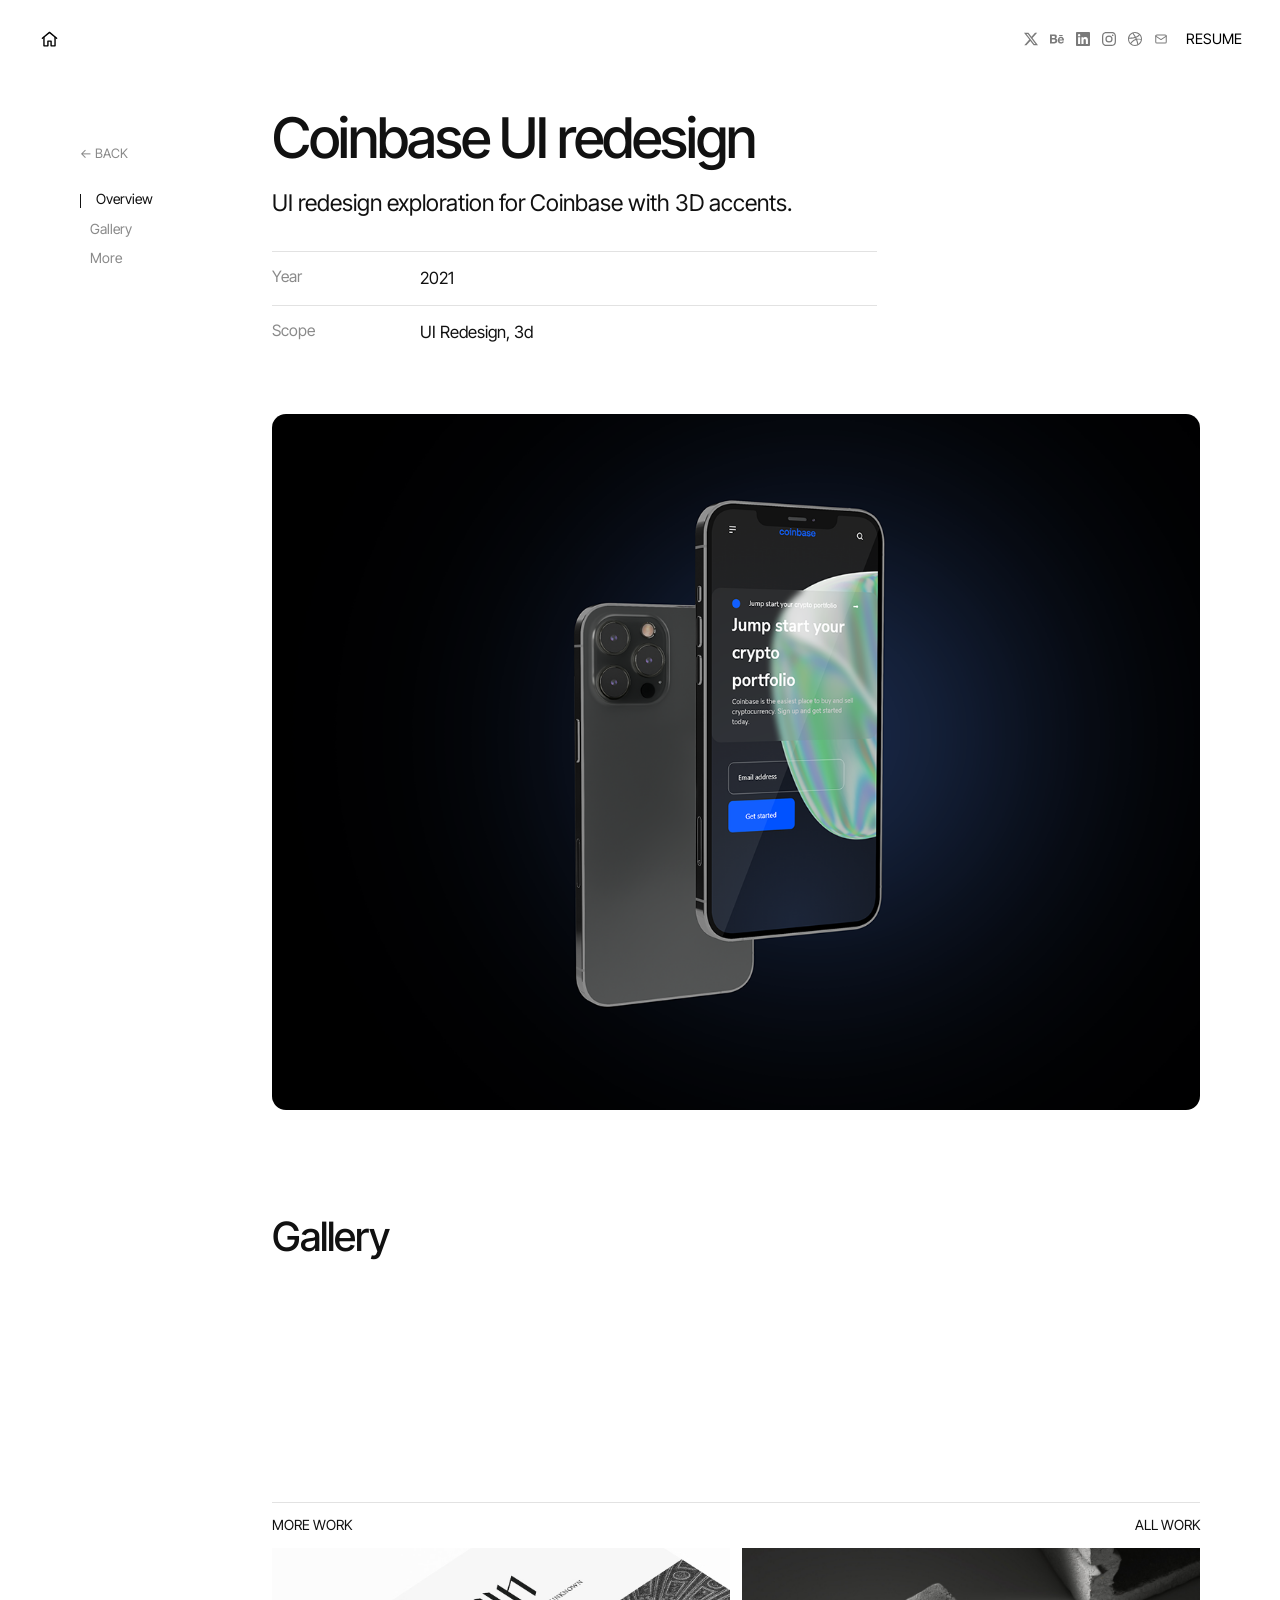
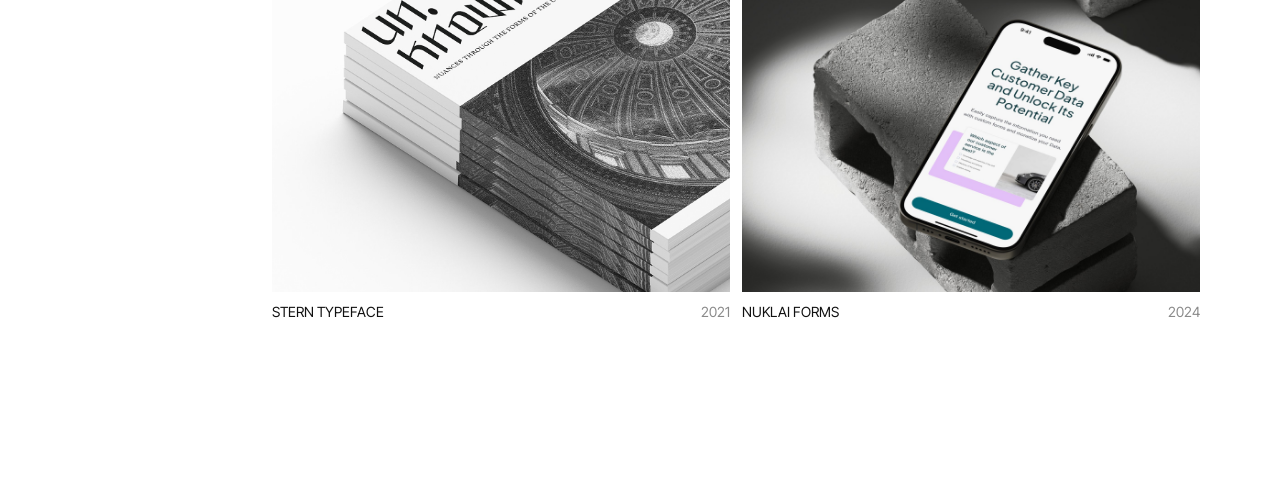
==== commit 0b1d1eb5: "Tune home covers and drop desktop homepage breakpoint to 640px. Use the onboarding hero as the Nukla" ====
--- a/coinbase-ui-redesign/index.html
+++ b/coinbase-ui-redesign/index.html
@@ -41,7 +41,7 @@
   </div>
 </nav>
 <article id="case">
-<div class="c-shell"><aside class="c-toc" aria-label="Case navigation"><a class="c-toc-back" href="../">← Back</a><nav class="c-toc-nav" aria-label="Case study sections"><span class="c-toc-tick" aria-hidden="true"></span><button type="button" data-target="overview">Overview</button><button type="button" data-target="gallery">Gallery</button><button type="button" data-target="more">More</button></nav></aside><div class="c-main"><a class="back" href="../">← Back</a><section class="c-section" id="overview"><h1>Coinbase UI redesign</h1><p class="c-desc">UI redesign exploration for Coinbase with 3D accents.</p><dl class="c-meta"><div><dt>Year</dt><dd>2021</dd></div><div><dt>Scope</dt><dd>UI Redesign, 3d</dd></div></dl><div class="tile c-cover"><img src="../assets/covers/coinbase-ui-redesign.png" alt="Coinbase UI redesign" loading="lazy" decoding="async"></div></section><section class="c-section" id="gallery"><h2>Gallery</h2><div class="c-gallery"><div class="tile"><img src="https://cdn.myportfolio.com/c1feb494-2211-42d3-95ed-54a318116a0c/ee4064a3-4266-4f5c-8d1e-17b3113c651f_rw_1920.gif?h=fab79f34240097f1b59bf4efc3349801" alt="" loading="lazy" decoding="async"></div><div class="tile"><img src="https://cdn.myportfolio.com/c1feb494-2211-42d3-95ed-54a318116a0c/2c6cfaef-27f7-4761-bfc3-dd4f74ac06f0_rw_1920.png?h=c3b6eba1bda311688ea90bb43d6ae643" alt="" loading="lazy" decoding="async"></div><div class="tile"><img src="https://cdn.myportfolio.com/c1feb494-2211-42d3-95ed-54a318116a0c/6c025f9d-903e-4637-a5e7-e9ca65f01817_rw_1920.JPG?h=119f83fc342ff05ac4ed8be3ab421b85" alt="" loading="lazy" decoding="async"></div><div class="tile"><img src="https://cdn.myportfolio.com/c1feb494-2211-42d3-95ed-54a318116a0c/76f2000f-c1c3-4f98-9a5f-f2c7e8f3f87c_rw_1920.png?h=466a752d7f77c20358a55e632621dd7a" alt="" loading="lazy" decoding="async"></div><div class="tile"><img src="https://cdn.myportfolio.com/c1feb494-2211-42d3-95ed-54a318116a0c/e06cdc3a-fac6-463b-ba54-7aa67189d91e_rw_3840.png?h=63dd4670cf73995148caed1d25f0fd83" alt="" loading="lazy" decoding="async"></div><div class="tile"><img src="https://cdn.myportfolio.com/c1feb494-2211-42d3-95ed-54a318116a0c/31642f7c-9fec-45f5-96e8-65a98517f038_rw_1920.gif?h=b9f76025e6f5e826a01f49faadf9a651" alt="" loading="lazy" decoding="async"></div><div class="tile"><img src="https://cdn.myportfolio.com/c1feb494-2211-42d3-95ed-54a318116a0c/9060751a-92af-4fe0-b38e-a5e976f74448_rw_1920.png?h=d9f7d0369b01e5db84c22ec996278df6" alt="" loading="lazy" decoding="async"></div></div></section><section class="c-section" id="more"><div class="work-head"><span>More work</span><a href="../">All work</a></div><div class="grid"><article class="item"><a href="../stern-typeface/"><div class="tile"><img src="../assets/covers/stern-typeface.jpg" alt="STERN typeface" loading="lazy" decoding="async"></div><div class="cap"><span>STERN typeface</span><span class="yr">2021</span></div></a></article><article class="item"><a href="../nuklai-forms/"><div class="tile"><img src="../assets/covers/nuklai-forms.jpg?v=cover-2" alt="Nuklai Forms" loading="lazy" decoding="async"></div><div class="cap"><span>Nuklai Forms</span><span class="yr">2024</span></div></a></article></div></section></div></div>
+<div class="c-shell"><aside class="c-toc" aria-label="Case navigation"><a class="c-toc-back" href="../">← Back</a><nav class="c-toc-nav" aria-label="Case study sections"><span class="c-toc-tick" aria-hidden="true"></span><button type="button" data-target="overview">Overview</button><button type="button" data-target="gallery">Gallery</button><button type="button" data-target="more">More</button></nav></aside><div class="c-main"><a class="back" href="../">← Back</a><section class="c-section" id="overview"><h1>Coinbase UI redesign</h1><p class="c-desc">UI redesign exploration for Coinbase with 3D accents.</p><dl class="c-meta"><div><dt>Year</dt><dd>2021</dd></div><div><dt>Scope</dt><dd>UI Redesign, 3d</dd></div></dl><div class="tile c-cover"><img src="../assets/covers/coinbase-ui-redesign.png" alt="Coinbase UI redesign" loading="lazy" decoding="async"></div></section><section class="c-section" id="gallery"><h2>Gallery</h2><div class="c-gallery"><div class="tile"><img src="https://cdn.myportfolio.com/c1feb494-2211-42d3-95ed-54a318116a0c/ee4064a3-4266-4f5c-8d1e-17b3113c651f_rw_1920.gif?h=fab79f34240097f1b59bf4efc3349801" alt="" loading="lazy" decoding="async"></div><div class="tile"><img src="https://cdn.myportfolio.com/c1feb494-2211-42d3-95ed-54a318116a0c/2c6cfaef-27f7-4761-bfc3-dd4f74ac06f0_rw_1920.png?h=c3b6eba1bda311688ea90bb43d6ae643" alt="" loading="lazy" decoding="async"></div><div class="tile"><img src="https://cdn.myportfolio.com/c1feb494-2211-42d3-95ed-54a318116a0c/6c025f9d-903e-4637-a5e7-e9ca65f01817_rw_1920.JPG?h=119f83fc342ff05ac4ed8be3ab421b85" alt="" loading="lazy" decoding="async"></div><div class="tile"><img src="https://cdn.myportfolio.com/c1feb494-2211-42d3-95ed-54a318116a0c/76f2000f-c1c3-4f98-9a5f-f2c7e8f3f87c_rw_1920.png?h=466a752d7f77c20358a55e632621dd7a" alt="" loading="lazy" decoding="async"></div><div class="tile"><img src="https://cdn.myportfolio.com/c1feb494-2211-42d3-95ed-54a318116a0c/e06cdc3a-fac6-463b-ba54-7aa67189d91e_rw_3840.png?h=63dd4670cf73995148caed1d25f0fd83" alt="" loading="lazy" decoding="async"></div><div class="tile"><img src="https://cdn.myportfolio.com/c1feb494-2211-42d3-95ed-54a318116a0c/31642f7c-9fec-45f5-96e8-65a98517f038_rw_1920.gif?h=b9f76025e6f5e826a01f49faadf9a651" alt="" loading="lazy" decoding="async"></div><div class="tile"><img src="https://cdn.myportfolio.com/c1feb494-2211-42d3-95ed-54a318116a0c/9060751a-92af-4fe0-b38e-a5e976f74448_rw_1920.png?h=d9f7d0369b01e5db84c22ec996278df6" alt="" loading="lazy" decoding="async"></div></div></section><section class="c-section" id="more"><div class="work-head"><span>More work</span><a href="../">All work</a></div><div class="grid"><article class="item"><a href="../stern-typeface/"><div class="tile"><img src="../assets/covers/stern-typeface.jpg" alt="STERN typeface" loading="lazy" decoding="async"></div><div class="cap"><span>STERN typeface</span><span class="yr">2021</span></div></a></article><article class="item"><a href="../nuklai-forms/"><div class="tile"><img src="../assets/covers/nuklai-forms.jpg?v=cover-3" alt="Nuklai Forms" style="object-position:67% 28%" loading="lazy" decoding="async"></div><div class="cap"><span>Nuklai Forms</span><span class="yr">2024</span></div></a></article></div></section></div></div>
 </article>
 <script src="https://cdn.jsdelivr.net/npm/lenis@1.3.11/dist/lenis.min.js"></script>
 <script src="../case-enhance.js?v=nav-burger-48"></script>
--- a/site.css
+++ b/site.css
@@ -1082,19 +1082,22 @@
 }
 .media-cap .yr{color:var(--mute)}
 
-@media (max-width:900px){
+@media (max-width:640px){
   html,body{height:auto; overflow-x:hidden; overflow-y:auto}
   .stage{
     position:static; min-height:0; overflow:visible;
-    padding:16px var(--gutter) 80px;
+    padding:16px var(--gutter) 100px;
     display:flex; flex-direction:column;
   }
   .lead{position:relative; z-index:2; margin:0 0 12px}
   .head-wrap{
     position:relative; inset:auto; z-index:1;
-    width:max(40vw, min(96%, 860px));
+    width:100vw;
+    max-width:100vw;
+    min-width:40vw;
     aspect-ratio:1 / 1;
-    margin:8px auto; flex:none;
+    margin:8px calc(-1 * var(--gutter));
+    flex:none;
   }
   #head,.veil{position:absolute; inset:0; width:100% !important; height:100% !important}
   .mid{
@@ -1102,28 +1105,17 @@
     display:flex; align-items:flex-start; justify-content:space-between;
     margin:8px 0 0; gap:16px;
   }
+  .rail{max-width:none}
   .thumbs{display:none !important}
   .media-stack{
-    display:flex; flex-direction:column; gap:28px;
-    margin:48px calc(-1 * var(--gutter)) 0;
+    display:flex; flex-direction:column; gap:20px;
+    margin:40px calc(-1 * var(--gutter)) 0;
     width:calc(100% + 2 * var(--gutter));
   }
   .media-item{width:100%}
   .media-item .media-fill{aspect-ratio:4 / 5}
   .grid{grid-template-columns:1fr}
 }
-@media (max-width:640px){
-  .stage{padding:16px var(--gutter) 100px}
-  .head-wrap{
-    width:100vw;
-    max-width:100vw;
-    min-width:40vw;
-    margin:8px calc(-1 * var(--gutter));
-  }
-  .rail{max-width:none}
-  .media-stack{gap:20px; margin-top:40px}
-  .media-item .media-fill{aspect-ratio:3 / 2}
-}
 @media (prefers-reduced-motion:reduce){
   *{transition:none!important; animation:none!important}
 }
